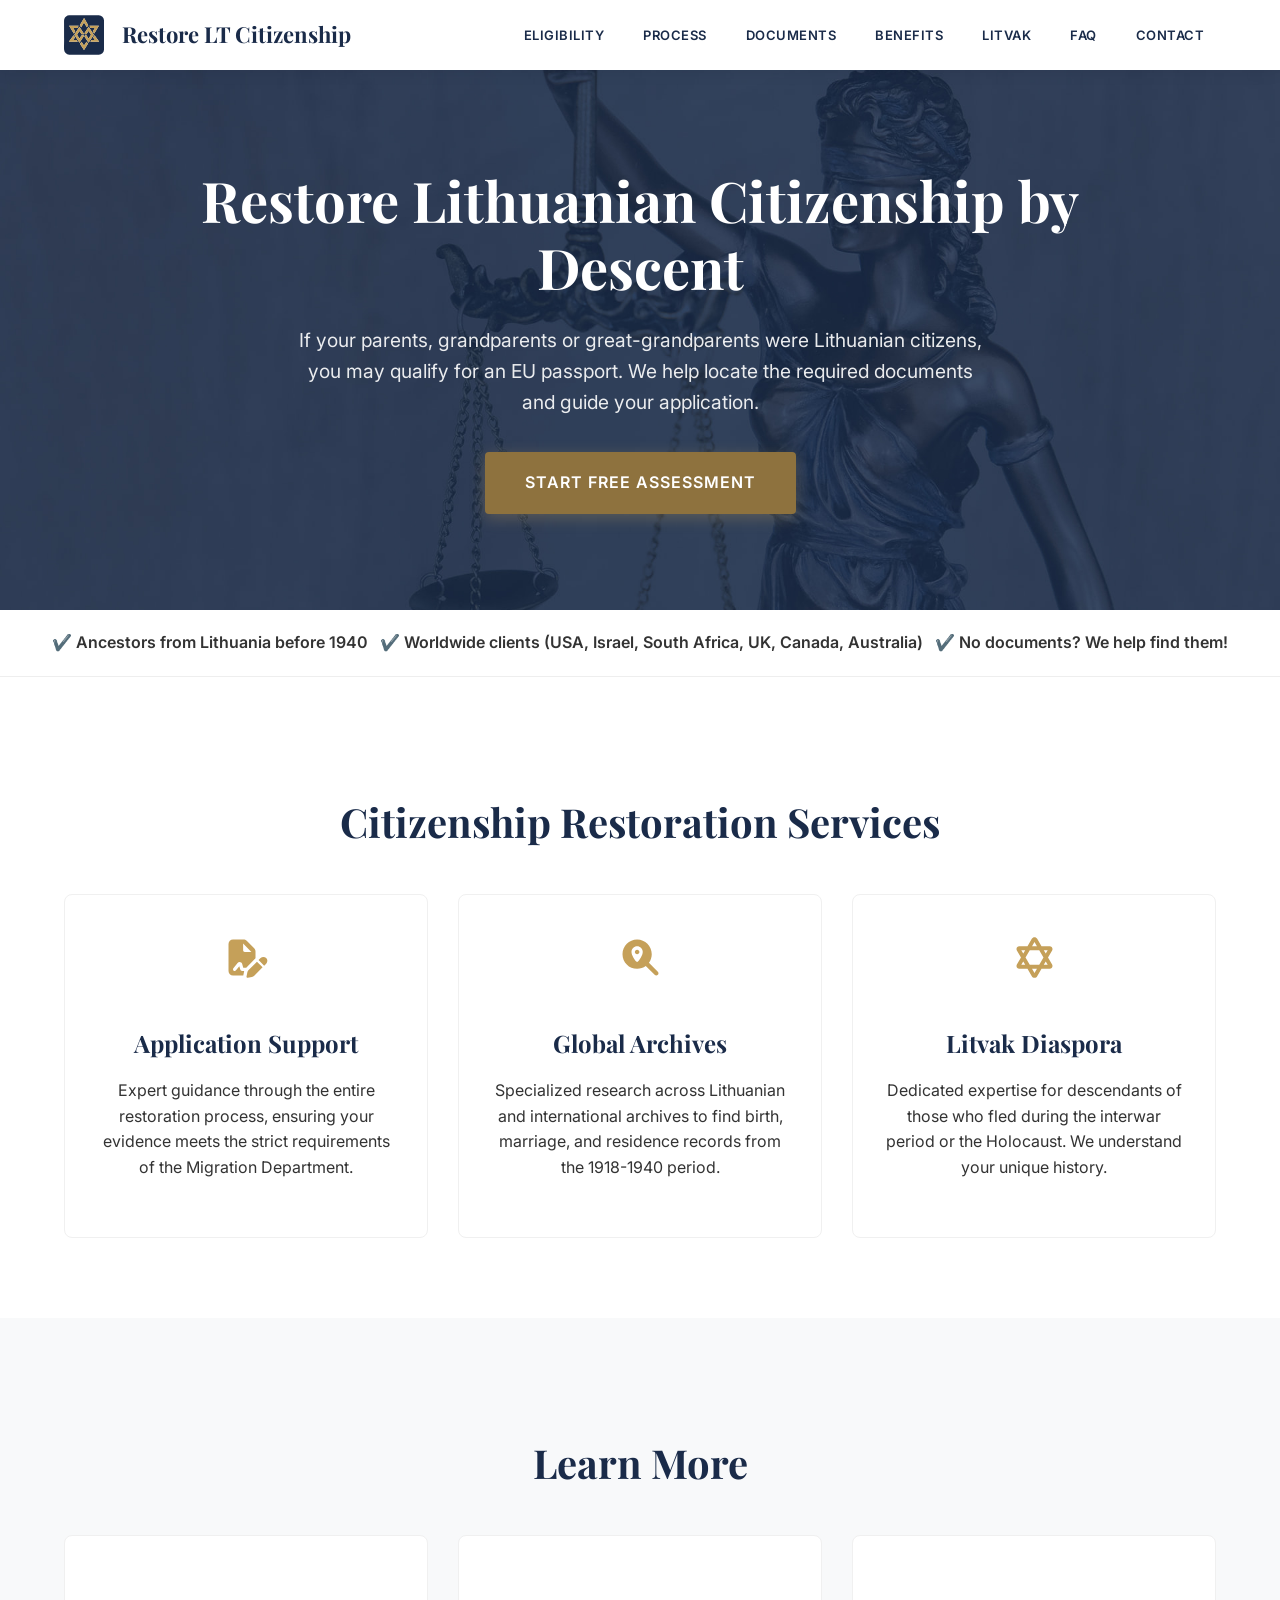
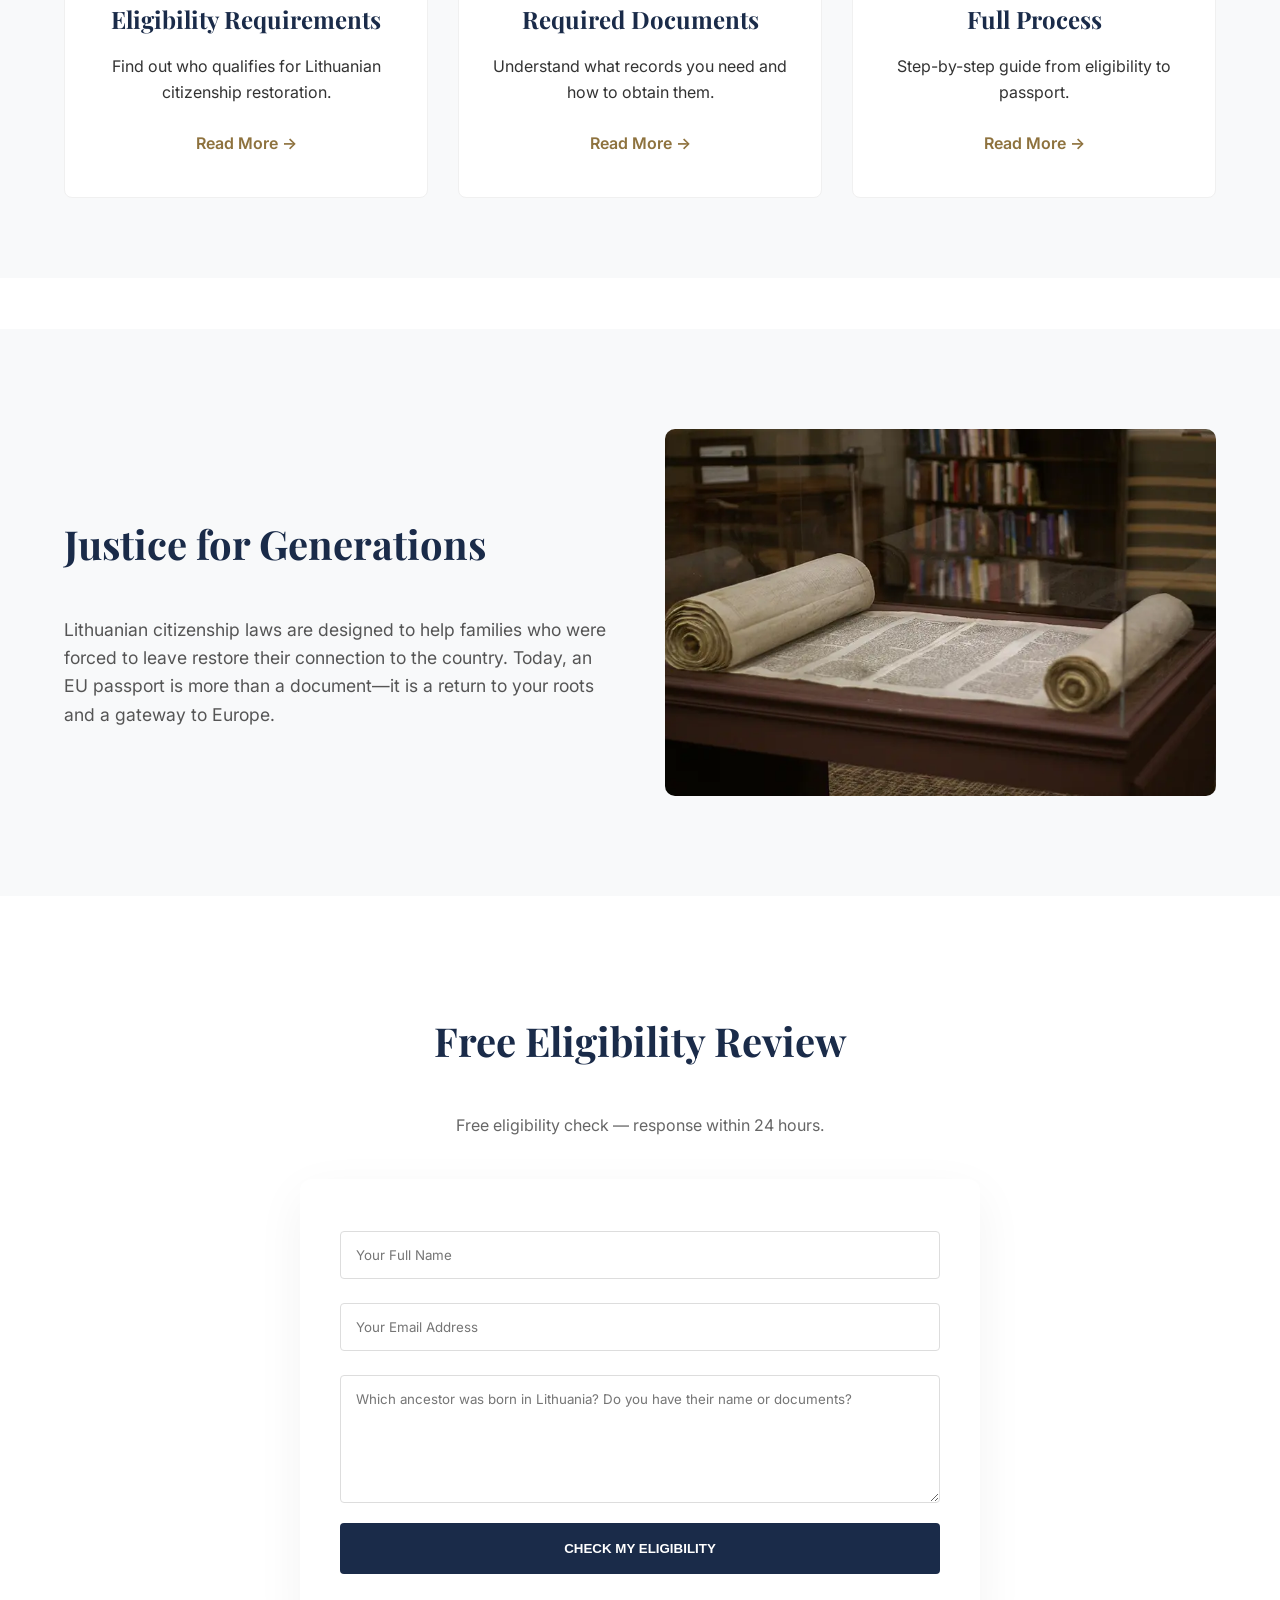
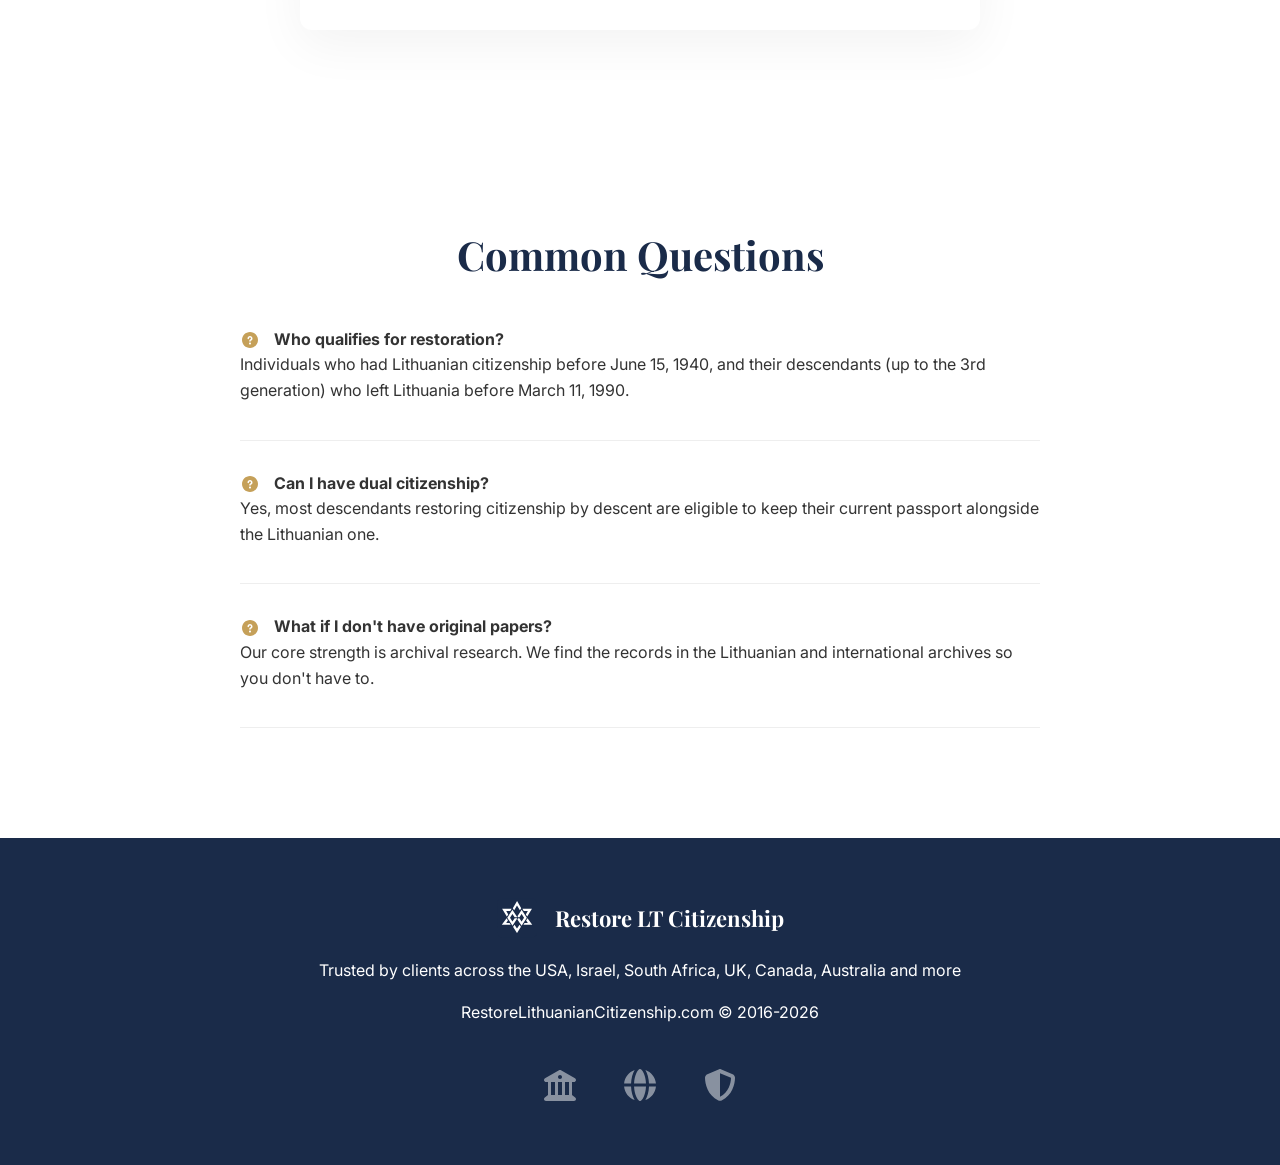
==== index.html @ ad35826d "Update index.html" ====
<!DOCTYPE html>
<html lang="en">
<head>
    <meta charset="UTF-8">
    <meta name="viewport" content="width=device-width, initial-scale=1.0">
    <title>Restore Lithuanian Citizenship by Descent | Litvak Support</title>
    <meta name="description" content="Official assistance for descendants of Lithuanian citizens and Litvaks. We help locate ancestral documents and guide you through the EU passport process.">
    <link rel="preload" as="image" href="/images/citizenship-restoration-services.webp">
	<link rel="preconnect" href="https://cdnjs.cloudflare.com" crossorigin>
	<link rel="preconnect" href="https://fonts.googleapis.com">
    <link rel="preconnect" href="https://fonts.gstatic.com" crossorigin>
    <link href="https://fonts.googleapis.com/css2?family=Playfair+Display:wght@700&family=Inter:wght@400;600&display=swap" rel="stylesheet">
    <link rel="icon" type="image/svg+xml" href="logo.svg">
	<style>
		:root {
    --primary: #1a2b49;
    --accent: #8E723E;
    --icon-gold: #c5a059;
    --bg: #f8f9fa;
    --white: #ffffff;
}

html {
    scroll-behavior: smooth;
}

body {
    margin: 0;
    font-family: 'Inter', sans-serif;
    color: #333;
    line-height: 1.6;
}

/* --- Navigation --- */
header {
    display: flex;
    justify-content: space-between;
    align-items: center;
    padding: 15px 5%;
    background: var(--white);
    position: sticky;
    top: 0;
    box-shadow: 0 2px 15px rgba(0,0,0,0.08);
    z-index: 999;
}

.logo {
    font-family: 'Playfair Display', serif;
    font-size: 22px;
    font-weight: 700;
    color: var(--primary);
    text-decoration: none;
    display: flex;
    align-items: center;
    gap: 10px;
}
.icon-svg {
            fill: var(--icon-gold);
            display: inline-block;
            vertical-align: middle;
            transition: transform 0.3s ease;
        }
        .card .icon-svg { width: 45px; height: 45px; margin-bottom: 20px; }
        .faq-item .icon-svg { width: 20px; height: 20px; margin-right: 10px; }
        .trust-icons .icon-svg { width: 40px; height: 40px; opacity: 0.8; fill: #fff; }
nav {
    display: flex;
    gap: 15px;
}

nav a {
    text-decoration: none;
    color: var(--primary);
    font-weight: 600;
    font-size: 13px;
    text-transform: uppercase;
    letter-spacing: 0.5px;
    padding: 8px 12px;
    border-radius: 4px;
    transition: all 0.3s ease;
}

nav a:hover {
    background: var(--bg);
    color: var(--accent);
}

.hero {
    position: relative;
    overflow: hidden;
    display: flex;
    align-items: center;
    justify-content: center;
    min-height: 60vh;
}

.hero-bg-img {
    position: absolute;
    top: 0;
    left: 0;
    width: 100%;
    height: 100%;
    object-fit: cover;
    z-index: -1;
    filter: brightness(1);
}

.hero-content {
    position: relative;
    z-index: 1;
    text-align: center;
    color: white;
}

h1 {
    font-family: 'Playfair Display', serif;
    font-size: 3.5rem;
    max-width: 900px;
    margin: 0 auto 25px;
    line-height: 1.2;
}

.hero p {
    font-size: 1.2rem;
    max-width: 700px;
    margin: 0 auto 35px;
    opacity: 0.9;
}

/* --- CTA Buttons --- */
.cta {
    display: inline-block;
    background: var(--accent);
    color: var(--white);
    padding: 18px 40px;
    text-decoration: none;
    font-weight: 600;
    border-radius: 4px;
    transition: all 0.3s ease;
    text-transform: uppercase;
    letter-spacing: 1px;
    box-shadow: 0 4px 15px rgba(197, 160, 89, 0.3);
}

.cta:hover {
    background: #b38f48;
    transform: translateY(-2px);
    box-shadow: 0 6px 20px rgba(197, 160, 89, 0.4);
}

/* --- Grid & Layout --- */
.section {
    padding: 80px 5%;
    max-width: 1200px;
    margin: auto;
}

h2 {
    font-family: 'Playfair Display', serif;
    font-size: 2.5rem;
    color: var(--primary);
    text-align: center;
    margin-bottom: 40px;
}

.grid {
    display: grid;
    grid-template-columns: repeat(auto-fit, minmax(300px, 1fr));
    gap: 30px;
}

.card {
    background: var(--white);
    border: 1px solid #f0f0f0;
    padding: 40px 30px;
    border-radius: 8px;
    text-align: center;
    transition: all 0.3s ease;
}

.card:hover {
    transform: translateY(-5px);
    box-shadow: 0 10px 30px rgba(0,0,0,0.05);
}

.card i {
    font-size: 40px;
    color: var(--icon-gold);
    margin-bottom: 20px;
    display: block;
}

.card h3 {
    color: var(--primary);
    font-family: 'Playfair Display', serif;
    font-size: 1.5rem;
    margin-bottom: 15px;
}

.card a {
    color: var(--accent);
    text-decoration: none;
    font-weight: 600;
    display: inline-block;
    margin-top: 10px;
}

/* --- Content Blocks --- */
.litvak-split {
    background: var(--bg);
    display: flex;
    align-items: center;
    flex-wrap: wrap;
    gap: 50px;
    padding: 100px 5%;
}

.litvak-text { flex: 1; min-width: 300px; }
.litvak-img { flex: 1; min-width: 300px; border-radius: 10px; overflow: hidden; }

/* --- Forms --- */
.form-container {
    background: var(--white);
    padding: 40px;
    border-radius: 12px;
    max-width: 600px;
    margin: 0 auto;
    box-shadow: 0 15px 50px rgba(0,0,0,0.05);
}

input, textarea {
    width: 100%;
    padding: 15px;
    margin: 12px 0;
    border: 1px solid #ddd;
    border-radius: 4px;
    box-sizing: border-box;
    font-family: inherit;
}

button {
    width: 100%;
    padding: 18px;
    background: var(--primary);
    color: var(--white);
    border: none;
    font-weight: 600;
    cursor: pointer;
    border-radius: 4px;
    text-transform: uppercase;
    transition: opacity 0.3s;
}

button:hover {
    opacity: 0.9;
}

/* --- FAQ --- */
.faq-item {
    margin-bottom: 30px;
    border-bottom: 1px solid #eee;
    padding-bottom: 20px;
}

.faq-item i { 
    color: var(--icon-gold); 
    margin-right: 10px; 
}

/* --- Footer --- */
footer {
    background: var(--primary);
    color: var(--white);
    text-align: center;
    padding: 60px 5%;
}

.trust-icons {
    display: flex;
    justify-content: center;
    gap: 40px;
    margin-top: 40px;
    opacity: 0.6;
}

/* --- Responsive Design --- */
@media (max-width: 768px) {
    h1 { font-size: 2.5rem; }
    header { flex-direction: column; gap: 15px; }
    nav { flex-wrap: wrap; justify-content: center; gap: 10px; }
	.hero {
    min-height: 90vh;
	}
    .grid {
        grid-template-columns: 1fr !important;
    }
    input[type="text"],
    input[type="email"],
    textarea {
        font-size: 16px !important;
    }

    footer {
        padding-bottom: 80px !important;
    }

    .mobile-sticky-bar {
        display: block !important;
        position: fixed;
        bottom: 0;
        left: 0;
        width: 100%;
        background: var(--primary);
        padding: 12px 20px;
        box-sizing: border-box;
        z-index: 9999;
        box-shadow: 0 -4px 10px rgba(0,0,0,0.2);
        transition: all 0.3s ease;
    }

    .sticky-cta-button {
        display: block;
        background: var(--accent);
        color: #fff;
        text-align: center;
        padding: 14px;
        border-radius: 8px;
        font-weight: bold;
        text-decoration: none;
        font-size: 14px;
        text-transform: uppercase;
    }

    .hidden-bar {
        opacity: 0;
        visibility: hidden;
        transform: translateY(100%);
    }
    #eligibility {
    scroll-margin-top: 100px;
}
}

@media screen and (min-width: 769px) {
    .mobile-sticky-bar {
        display: none !important;
    }
}

	</style>
    <script type="application/ld+json">
    {
      "@context": "https://schema.org",
      "@type": "WebSite",
      "name": "Restore Lithuanian Citizenship",
      "url": "https://restorelithuaniancitizenship.com"
    }
    </script>
</head>
<body>

<header>
    <a href="/" class="logo">
        <svg xmlns="http://www.w3.org/2000/svg" viewBox="0 0 919.56 905.08" width="40" height="40" style="vertical-align: middle; margin-right: 8px;">
        <style>
            .primary { fill: #1a2b49; }
            .accent { fill: #c5a059; }
        </style>
        <path class="primary" d="M117.31.34l684.75-.34c61.81,4.21,113.23,53.18,117.5,115.5v674.08c-3.94,63.72-55.64,111.63-118.5,115.5H120.98c-66.21-3.86-115.97-53.24-119.5-119.5-4.71-88.45,3.67-181.37-.01-270,.49-106.6-.45-213.73.01-320,.14-32.74-3.7-77.66,5.78-108.31C22.18,38.98,66.98,4.34,117.31.34ZM461.5,61.04l-97.81,165.74,29.84,49.25,2.42-1.05,63.58-107.93,66.48,108.97,31.33-47.72-95.84-167.26ZM615.02,292.04h93.5l-45.96,79.51,32.45,48.49,108.51-180h-219.99s31.5,51.99,31.5,51.99ZM337.52,240.04H117.52l108.02,180,2.05-.62,30.7-48.71-45.77-78.66h93l32-52ZM405.02,436.04h59c.15,0,2.6-1.18,2.49-1.49l-111.97-174.5-118.28,185.32,119.76,186.65,112.5-174.97-62.01-.52-51.98,77.5-54.87-88.26,55.36-85.72,50,75.98ZM566.5,260.05l-96.78,149.65,15.81,25.84,30.79.3,43.18-67.31,6.51-8.47,55.37,85.71-55.37,87.29-2.34-1.65-48.42-74.08c-2.31-1.53-25.64-2.02-27.72-.76l-17.71,28.99,95.2,146.48,120.34-185.32-118.85-186.66ZM110.52,609.04h206l-28-42.5c-3.46-.62-6.93-1.36-10.45-1.55-7.58-.42-15.48.11-23.01,0-12.92-.17-26.19-.37-39.09-.01-1.69.05-2.95.29-4.44,1.05l39.95-58.51-30.48-46.49-110.48,148ZM810.52,609.04l-109.5-147.98-31.34,47.33,39.84,57.65c-25.33-1.84-50.93-1.19-76.29-.01l-26.7,43.02h204ZM459.54,696.04l-56.52-89.97-31.99,47.03v3.89s87.64,138.4,87.64,138.4l2.34,1.65,89.37-141.75-32.36-49.23-58.48,89.97Z"/>
        <g class="accent">
            <polygon points="459.54 696.04 518.02 606.06 550.38 655.3 461.01 797.04 458.67 795.39 371.03 656.99 371.03 653.09 403.02 606.06 459.54 696.04"/>
            <path d="M405.02,436.04l-50-75.98-55.36,85.72,54.87,88.26,51.98-77.5,62.01.52-112.5,174.97-119.76-186.65,118.28-185.32,111.97,174.5c.11.31-2.35,1.49-2.49,1.49h-59Z"/>
            <path d="M110.52,609.04l110.48-148,30.48,46.49-39.95,58.51c1.49-.77,2.75-1.01,4.44-1.05,12.9-.36,26.17-.16,39.09.01,7.52.1,15.43-.43,23.01,0,3.52.19,6.99.93,10.45,1.55l28,42.5H110.52Z"/>
            <path d="M566.5,260.05l118.85,186.66-120.34,185.32-95.2-146.48,17.71-28.99c2.09-1.25,25.41-.77,27.72.76l48.42,74.08,2.34,1.65,55.37-87.29-55.37-85.71-6.51,8.47-43.18,67.31-30.79-.3-15.81-25.84,96.78-149.65Z"/>
            <path d="M810.52,609.04h-204l26.7-43.02c25.36-1.18,50.96-1.82,76.29.01l-39.84-57.65,31.34-47.33,109.5,147.98Z"/>
            <polygon points="461.5 61.04 557.35 228.3 526.02 276.02 459.54 167.05 395.96 274.98 393.54 276.04 363.69 226.79 461.5 61.04"/>
            <polygon points="615.02 292.04 583.52 240.05 803.52 240.05 695.01 420.05 662.56 371.56 708.52 292.04 615.02 292.04"/>
            <polygon points="337.52 240.04 305.52 292.04 212.52 292.04 258.29 370.71 227.59 419.42 225.53 420.04 117.52 240.04 337.52 240.04"/>
        </g>
    </svg>Restore LT Citizenship
    </a>
    <nav>
        <a href="/eligibility/">Eligibility</a>
        <a href="/process/">Process</a>
        <a href="/documents/">Documents</a>
        <a href="/benefits/">Benefits</a>
        <a href="/litvak-citizenship/">Litvak</a>
        <a href="/faq/">FAQ</a>
        <a href="/contact/">Contact</a>
    </nav>
</header>

<main>
    <section class="hero">
    <img src="/images/reinstatement-Lithuanian-citizenship.jpg" 
         alt="Reinstatement of Lithuanian citizenship" 
         class="hero-bg-img"
         fetchpriority="high"
         loading="eager"
         decoding="async">
    
    <div class="hero-content">
        <h1>Restore Lithuanian Citizenship by Descent</h1>
        <p>If your parents, grandparents or great-grandparents were Lithuanian citizens, you may qualify for an EU passport. We help locate the required documents and guide your application.</p>
        <a class="cta" href="#eligibility">Start Free Assessment</a>
	</div>
    </section>

    <div style="background:#fff; padding:20px; text-align:center; font-weight:600; border-bottom: 1px solid #eee;">
        ✔️ Ancestors from Lithuania before 1940&nbsp;&nbsp;
        ✔️ Worldwide clients (USA, Israel, South Africa, UK, Canada, Australia)&nbsp;&nbsp;
        ✔️ No documents? We help find them!
    </div>

    <section class="section">
        <h2>Citizenship Restoration Services</h2>
        <div class="grid">
            <div class="card">
                <svg class="icon-svg" xmlns="http://www.w3.org/2000/svg" viewBox="0 0 640 640"><!--!Font Awesome Free v7.2.0 by @fontawesome - https://fontawesome.com License - https://fontawesome.com/license/free Copyright 2026 Fonticons, Inc.--><path d="M64.1 128C64.1 92.7 92.8 64 128.1 64L277.6 64C294.6 64 310.9 70.7 322.9 82.7L429.3 189.3C441.3 201.3 448 217.6 448 234.6L448 332.1L316 464.1L273.9 464.1L257.8 410.5C253.1 394.8 238.7 384.1 222.3 384.1C211 384.1 200.4 389.2 193.4 398L133.3 473C125 483.3 126.7 498.5 137 506.7C147.3 514.9 162.5 513.3 170.7 502.9L217.8 444.1L233 494.8C236 505 245.4 511.9 256 511.9L287.5 511.9C286.6 515 285.8 518.2 285.2 521.4L274.3 575.9L128.1 575.9C92.8 575.9 64.1 547.2 64.1 511.9L64.1 127.9zM272.1 122.5L272.1 216C272.1 229.3 282.8 240 296.1 240L389.6 240L272.1 122.5zM332.3 530.9C334.8 518.5 340.9 507.1 349.8 498.2L468.7 379.3L548.7 459.3L429.8 578.2C420.9 587.1 409.5 593.2 397.1 595.7L337.5 607.6C336.6 607.8 335.6 607.9 334.6 607.9C326.6 607.9 320 601.4 320 593.3C320 592.3 320.1 591.4 320.3 590.4L332.2 530.8zM600.1 407.9L571.3 436.7L491.3 356.7L520.1 327.9C542.2 305.8 578 305.8 600.1 327.9C622.2 350 622.2 385.8 600.1 407.9z"/></svg>
                <h3>Application Support</h3>
                <p>Expert guidance through the entire restoration process, ensuring your evidence meets the strict requirements of the Migration Department.</p>
            </div>
            <div class="card">
                <svg class="icon-svg" xmlns="http://www.w3.org/2000/svg" viewBox="0 0 640 640"><!--!Font Awesome Free v7.2.0 by @fontawesome - https://fontawesome.com License - https://fontawesome.com/license/free Copyright 2026 Fonticons, Inc.--><path d="M480 272C480 317.9 465.1 360.3 440 394.7L566.6 521.4C579.1 533.9 579.1 554.2 566.6 566.7C554.1 579.2 533.8 579.2 521.3 566.7L394.7 440C360.3 465.1 317.9 480 272 480C157.1 480 64 386.9 64 272C64 157.1 157.1 64 272 64C386.9 64 480 157.1 480 272zM352 240C352 195.8 316.2 160 272 160C227.8 160 192 195.8 192 240C192 288.8 238.5 351.6 260.6 378.6C266.6 385.9 277.4 385.9 283.3 378.6C305.4 351.6 351.9 288.8 351.9 240zM240 240C240 222.3 254.3 208 272 208C289.7 208 304 222.3 304 240C304 257.7 289.7 272 272 272C254.3 272 240 257.7 240 240z"/></svg>
                <h3>Global Archives</h3>
                <p>Specialized research across Lithuanian and international archives to find birth, marriage, and residence records from the 1918-1940 period.</p>
            </div>
            <div class="card">
                <svg class="icon-svg" xmlns="http://www.w3.org/2000/svg" viewBox="0 0 640 640"><!--!Font Awesome Free v7.2.0 by @fontawesome - https://fontawesome.com License - https://fontawesome.com/license/free Copyright 2026 Fonticons, Inc.--><path d="M479.9 375.9L452.1 424L507.8 424L480 375.9zM447.6 320L387.4 216L252.6 216L192.4 320L252.6 424L387.4 424L447.6 320zM512.3 320L570.7 420.9C574.2 426.9 576 433.7 576 440.6C576 462.3 558.4 480 536.6 480L419.6 480L358.3 585.8C350.5 599.6 335.8 608 320 608C304.2 608 289.5 599.6 281.6 585.8L220.3 480L103.3 480C81.6 480 63.9 462.4 63.9 440.6C63.9 433.7 65.7 426.9 69.2 420.9L127.7 320L69.3 219.1C65.8 213.1 64 206.3 64 199.4C64 177.6 81.6 160 103.4 160L220.4 160L281.7 54.2C289.5 40.4 304.2 32 320 32C335.8 32 350.5 40.4 358.4 54.2L419.7 160L536.7 160C558.4 160 576.1 177.6 576.1 199.4C576.1 206.3 574.3 213.1 570.8 219.1L512.3 320zM452.1 216L479.9 264.1L507.7 216L452 216zM355 160L320 99.6L285 160L355 160zM187.9 216L132.2 216L160 264.1L187.8 216zM160.1 375.9L132.3 424L188 424L160.2 375.9zM285 480L320 540.4L355 480L285 480z"/></svg>
                <h3>Litvak Diaspora</h3>
                <p>Dedicated expertise for descendants of those who fled during the interwar period or the Holocaust. We understand your unique history.</p>
            </div>
        </div>
    </section>

    <section class="section" style="background: var(--bg);">
        <h2>Learn More</h2>
        <div class="grid">
            <div class="card">
                <h3>Eligibility Requirements</h3>
                <p>Find out who qualifies for Lithuanian citizenship restoration.</p>
                <a href="/eligibility/">Read More →</a>
            </div>
            <div class="card">
                <h3>Required Documents</h3>
                <p>Understand what records you need and how to obtain them.</p>
                <a href="/documents/">Read More →</a>
            </div>
            <div class="card">
                <h3>Full Process</h3>
                <p>Step-by-step guide from eligibility to passport.</p>
                <a href="/process/">Read More →</a>
            </div>
        </div>
    </section>
<br><br>
    <section class="litvak-split">
        <div class="litvak-text">
            <h2 style="text-align:left;">Justice for Generations</h2>
            <p style="font-size: 1.1rem; color: #555;">Lithuanian citizenship laws are designed to help families who were forced to leave restore their connection to the country. Today, an EU passport is more than a document—it is a return to your roots and a gateway to Europe.</p>
        </div>
        <div class="litvak-img">
	<img src="/images/citizenship-restoration-services.webp" 
     srcset="/images/citizenship-restoration-services-mobile.webp 600w, 
             /images/citizenship-restoration-services.webp 1200w"
     sizes="(max-width: 600px) 600px, 1200px"
     alt="Historical records of Lithuanian ancestors" 
     width="600" height="400" 
     style="width:100%; height:auto; display:block;"
     fetchpriority="high">
        </div>
    </section>

    <section class="section" id="eligibility">
        <h2>Free Eligibility Review</h2>
        <p style="text-align:center; color: #666; margin-bottom: 40px;">Free eligibility check — response within 24 hours.</p>
        <div class="form-container">
		<form id="contact-form">
    <input type="text" name="your-name" placeholder="Your Full Name" required>
    
    <input type="email" name="your-email" placeholder="Your Email Address" required>
    
    <textarea name="your-message" rows="6" placeholder="Which ancestor was born in Lithuania? Do you have their name or documents?" required></textarea>

    <!-- Honeypot -->
    <input type="text" name="website" style="display:none">

    <!-- Timestamp -->
    <input type="hidden" name="form_time" value="">

    <button type="submit">CHECK MY ELIGIBILITY</button>
    
    <p id="status"></p>
</form>
        </div>
    </section>

    <section class="section">
        <h2>Common Questions</h2>
        <div style="max-width: 800px; margin: auto;">
            <div class="faq-item">
                <p><b><svg class="icon-svg" xmlns="http://www.w3.org/2000/svg" viewBox="0 0 640 640"><!--!Font Awesome Free v7.2.0 by @fontawesome - https://fontawesome.com License - https://fontawesome.com/license/free Copyright 2026 Fonticons, Inc.--><path d="M320 576C461.4 576 576 461.4 576 320C576 178.6 461.4 64 320 64C178.6 64 64 178.6 64 320C64 461.4 178.6 576 320 576zM320 240C302.3 240 288 254.3 288 272C288 285.3 277.3 296 264 296C250.7 296 240 285.3 240 272C240 227.8 275.8 192 320 192C364.2 192 400 227.8 400 272C400 319.2 364 339.2 344 346.5L344 350.3C344 363.6 333.3 374.3 320 374.3C306.7 374.3 296 363.6 296 350.3L296 342.2C296 321.7 310.8 307 326.1 302C332.5 299.9 339.3 296.5 344.3 291.7C348.6 287.5 352 281.7 352 272.1C352 254.4 337.7 240.1 320 240.1zM288 432C288 414.3 302.3 400 320 400C337.7 400 352 414.3 352 432C352 449.7 337.7 464 320 464C302.3 464 288 449.7 288 432z"/></svg> Who qualifies for restoration?</b><br>
                Individuals who had Lithuanian citizenship before June 15, 1940, and their descendants (up to the 3rd generation) who left Lithuania before March 11, 1990.</p>
            </div>
            <div class="faq-item">
                <p><b><svg class="icon-svg" xmlns="http://www.w3.org/2000/svg" viewBox="0 0 640 640"><!--!Font Awesome Free v7.2.0 by @fontawesome - https://fontawesome.com License - https://fontawesome.com/license/free Copyright 2026 Fonticons, Inc.--><path d="M320 576C461.4 576 576 461.4 576 320C576 178.6 461.4 64 320 64C178.6 64 64 178.6 64 320C64 461.4 178.6 576 320 576zM320 240C302.3 240 288 254.3 288 272C288 285.3 277.3 296 264 296C250.7 296 240 285.3 240 272C240 227.8 275.8 192 320 192C364.2 192 400 227.8 400 272C400 319.2 364 339.2 344 346.5L344 350.3C344 363.6 333.3 374.3 320 374.3C306.7 374.3 296 363.6 296 350.3L296 342.2C296 321.7 310.8 307 326.1 302C332.5 299.9 339.3 296.5 344.3 291.7C348.6 287.5 352 281.7 352 272.1C352 254.4 337.7 240.1 320 240.1zM288 432C288 414.3 302.3 400 320 400C337.7 400 352 414.3 352 432C352 449.7 337.7 464 320 464C302.3 464 288 449.7 288 432z"/></svg> Can I have dual citizenship?</b><br>
                Yes, most descendants restoring citizenship by descent are eligible to keep their current passport alongside the Lithuanian one.</p>
            </div>
            <div class="faq-item">
                <p><b><svg class="icon-svg" xmlns="http://www.w3.org/2000/svg" viewBox="0 0 640 640"><!--!Font Awesome Free v7.2.0 by @fontawesome - https://fontawesome.com License - https://fontawesome.com/license/free Copyright 2026 Fonticons, Inc.--><path d="M320 576C461.4 576 576 461.4 576 320C576 178.6 461.4 64 320 64C178.6 64 64 178.6 64 320C64 461.4 178.6 576 320 576zM320 240C302.3 240 288 254.3 288 272C288 285.3 277.3 296 264 296C250.7 296 240 285.3 240 272C240 227.8 275.8 192 320 192C364.2 192 400 227.8 400 272C400 319.2 364 339.2 344 346.5L344 350.3C344 363.6 333.3 374.3 320 374.3C306.7 374.3 296 363.6 296 350.3L296 342.2C296 321.7 310.8 307 326.1 302C332.5 299.9 339.3 296.5 344.3 291.7C348.6 287.5 352 281.7 352 272.1C352 254.4 337.7 240.1 320 240.1zM288 432C288 414.3 302.3 400 320 400C337.7 400 352 414.3 352 432C352 449.7 337.7 464 320 464C302.3 464 288 449.7 288 432z"/></svg> What if I don't have original papers?</b><br>
                Our core strength is archival research. We find the records in the Lithuanian and international archives so you don't have to.</p>
            </div>
        </div>
    </section>
	<div id="sticky-container" class="mobile-sticky-bar">
    <a href="#eligibility" class="sticky-cta-button">CHECK MY ELIGIBILITY</a>
</div>
</main>

<footer>
    <div class="logo" style="color: white; justify-content: center; margin-bottom: 20px;">
        <svg xmlns="http://www.w3.org/2000/svg" viewBox="0 0 919.56 905.08" width="40" height="40" style="vertical-align: middle; margin-right: 8px;">
        <style>
            .primary { fill: #1a2b49; }
            .accent-footer { fill: #fff; }
        </style>
        <path class="primary" d="M117.31.34l684.75-.34c61.81,4.21,113.23,53.18,117.5,115.5v674.08c-3.94,63.72-55.64,111.63-118.5,115.5H120.98c-66.21-3.86-115.97-53.24-119.5-119.5-4.71-88.45,3.67-181.37-.01-270,.49-106.6-.45-213.73.01-320,.14-32.74-3.7-77.66,5.78-108.31C22.18,38.98,66.98,4.34,117.31.34ZM461.5,61.04l-97.81,165.74,29.84,49.25,2.42-1.05,63.58-107.93,66.48,108.97,31.33-47.72-95.84-167.26ZM615.02,292.04h93.5l-45.96,79.51,32.45,48.49,108.51-180h-219.99s31.5,51.99,31.5,51.99ZM337.52,240.04H117.52l108.02,180,2.05-.62,30.7-48.71-45.77-78.66h93l32-52ZM405.02,436.04h59c.15,0,2.6-1.18,2.49-1.49l-111.97-174.5-118.28,185.32,119.76,186.65,112.5-174.97-62.01-.52-51.98,77.5-54.87-88.26,55.36-85.72,50,75.98ZM566.5,260.05l-96.78,149.65,15.81,25.84,30.79.3,43.18-67.31,6.51-8.47,55.37,85.71-55.37,87.29-2.34-1.65-48.42-74.08c-2.31-1.53-25.64-2.02-27.72-.76l-17.71,28.99,95.2,146.48,120.34-185.32-118.85-186.66ZM110.52,609.04h206l-28-42.5c-3.46-.62-6.93-1.36-10.45-1.55-7.58-.42-15.48.11-23.01,0-12.92-.17-26.19-.37-39.09-.01-1.69.05-2.95.29-4.44,1.05l39.95-58.51-30.48-46.49-110.48,148ZM810.52,609.04l-109.5-147.98-31.34,47.33,39.84,57.65c-25.33-1.84-50.93-1.19-76.29-.01l-26.7,43.02h204ZM459.54,696.04l-56.52-89.97-31.99,47.03v3.89s87.64,138.4,87.64,138.4l2.34,1.65,89.37-141.75-32.36-49.23-58.48,89.97Z"/>
        <g class="accent-footer">
            <polygon points="459.54 696.04 518.02 606.06 550.38 655.3 461.01 797.04 458.67 795.39 371.03 656.99 371.03 653.09 403.02 606.06 459.54 696.04"/>
            <path d="M405.02,436.04l-50-75.98-55.36,85.72,54.87,88.26,51.98-77.5,62.01.52-112.5,174.97-119.76-186.65,118.28-185.32,111.97,174.5c.11.31-2.35,1.49-2.49,1.49h-59Z"/>
            <path d="M110.52,609.04l110.48-148,30.48,46.49-39.95,58.51c1.49-.77,2.75-1.01,4.44-1.05,12.9-.36,26.17-.16,39.09.01,7.52.1,15.43-.43,23.01,0,3.52.19,6.99.93,10.45,1.55l28,42.5H110.52Z"/>
            <path d="M566.5,260.05l118.85,186.66-120.34,185.32-95.2-146.48,17.71-28.99c2.09-1.25,25.41-.77,27.72.76l48.42,74.08,2.34,1.65,55.37-87.29-55.37-85.71-6.51,8.47-43.18,67.31-30.79-.3-15.81-25.84,96.78-149.65Z"/>
            <path d="M810.52,609.04h-204l26.7-43.02c25.36-1.18,50.96-1.82,76.29.01l-39.84-57.65,31.34-47.33,109.5,147.98Z"/>
            <polygon points="461.5 61.04 557.35 228.3 526.02 276.02 459.54 167.05 395.96 274.98 393.54 276.04 363.69 226.79 461.5 61.04"/>
            <polygon points="615.02 292.04 583.52 240.05 803.52 240.05 695.01 420.05 662.56 371.56 708.52 292.04 615.02 292.04"/>
            <polygon points="337.52 240.04 305.52 292.04 212.52 292.04 258.29 370.71 227.59 419.42 225.53 420.04 117.52 240.04 337.52 240.04"/>
        </g>
    </svg>Restore LT Citizenship
    </div>
    <p>Trusted by clients across the USA, Israel, South Africa, UK, Canada, Australia and more</p>
    <p>RestoreLithuanianCitizenship.com © 2016-<span id="year"></span></p>
    <div class="trust-icons">
        <svg class="icon-svg" xmlns="http://www.w3.org/2000/svg" viewBox="0 0 640 640"><!--!Font Awesome Free v7.2.0 by @fontawesome - https://fontawesome.com License - https://fontawesome.com/license/free Copyright 2026 Fonticons, Inc.--><path d="M335.9 84.2C326.1 78.6 314 78.6 304.1 84.2L80.1 212.2C67.5 219.4 61.3 234.2 65 248.2C68.7 262.2 81.5 272 96 272L128 272L128 480L128 480L76.8 518.4C68.7 524.4 64 533.9 64 544C64 561.7 78.3 576 96 576L544 576C561.7 576 576 561.7 576 544C576 533.9 571.3 524.4 563.2 518.4L512 480L512 272L544 272C558.5 272 571.2 262.2 574.9 248.2C578.6 234.2 572.4 219.4 559.8 212.2L335.8 84.2zM464 272L464 480L400 480L400 272L464 272zM352 272L352 480L288 480L288 272L352 272zM240 272L240 480L176 480L176 272L240 272zM320 160C337.7 160 352 174.3 352 192C352 209.7 337.7 224 320 224C302.3 224 288 209.7 288 192C288 174.3 302.3 160 320 160z"/></svg>
        <svg class="icon-svg" xmlns="http://www.w3.org/2000/svg" viewBox="0 0 640 640"><!--!Font Awesome Pro v7.2.0 by @fontawesome - https://fontawesome.com License - https://fontawesome.com/license (Commercial License) Copyright 2026 Fonticons, Inc.--><path d="M415.9 344L225 344C227.9 408.5 242.2 467.9 262.5 511.4C273.9 535.9 286.2 553.2 297.6 563.8C308.8 574.3 316.5 576 320.5 576C324.5 576 332.2 574.3 343.4 563.8C354.8 553.2 367.1 535.8 378.5 511.4C398.8 467.9 413.1 408.5 416 344zM224.9 296L415.8 296C413 231.5 398.7 172.1 378.4 128.6C367 104.2 354.7 86.8 343.3 76.2C332.1 65.7 324.4 64 320.4 64C316.4 64 308.7 65.7 297.5 76.2C286.1 86.8 273.8 104.2 262.4 128.6C242.1 172.1 227.8 231.5 224.9 296zM176.9 296C180.4 210.4 202.5 130.9 234.8 78.7C142.7 111.3 74.9 195.2 65.5 296L176.9 296zM65.5 344C74.9 444.8 142.7 528.7 234.8 561.3C202.5 509.1 180.4 429.6 176.9 344L65.5 344zM463.9 344C460.4 429.6 438.3 509.1 406 561.3C498.1 528.6 565.9 444.8 575.3 344L463.9 344zM575.3 296C565.9 195.2 498.1 111.3 406 78.7C438.3 130.9 460.4 210.4 463.9 296L575.3 296z"/></svg>
        <svg class="icon-svg" xmlns="http://www.w3.org/2000/svg" viewBox="0 0 640 640"><!--!Font Awesome Free v7.2.0 by @fontawesome - https://fontawesome.com License - https://fontawesome.com/license/free Copyright 2026 Fonticons, Inc.--><path d="M320 64C324.6 64 329.2 65 333.4 66.9L521.8 146.8C543.8 156.1 560.2 177.8 560.1 204C559.6 303.2 518.8 484.7 346.5 567.2C329.8 575.2 310.4 575.2 293.7 567.2C121.3 484.7 80.6 303.2 80.1 204C80 177.8 96.4 156.1 118.4 146.8L306.7 66.9C310.9 65 315.4 64 320 64zM320 130.8L320 508.9C458 442.1 495.1 294.1 496 205.5L320 130.9L320 130.9z"/></svg>
    </div>
</footer>

<script>
    document.getElementById("year").innerHTML = new Date().getFullYear();
</script>
<script src="/script/send-me.js" defer>></script>
</body>
</html>
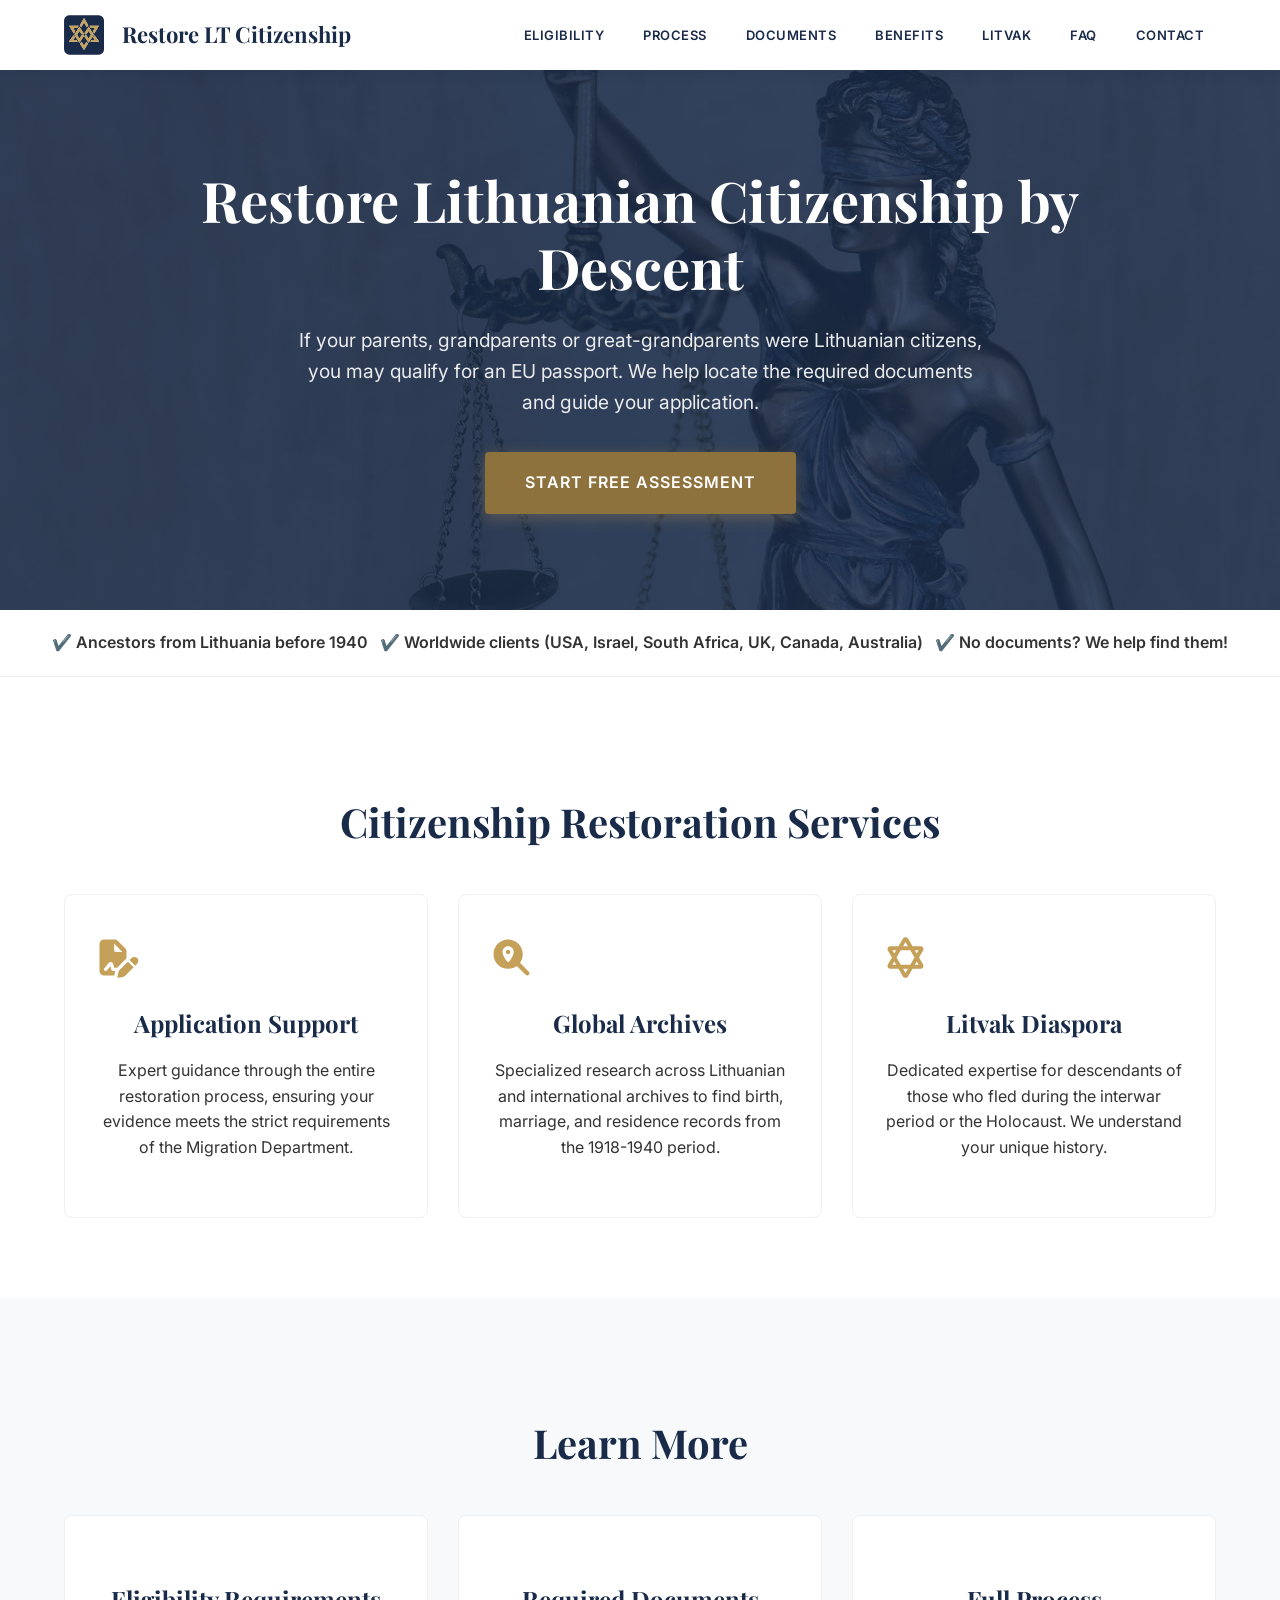
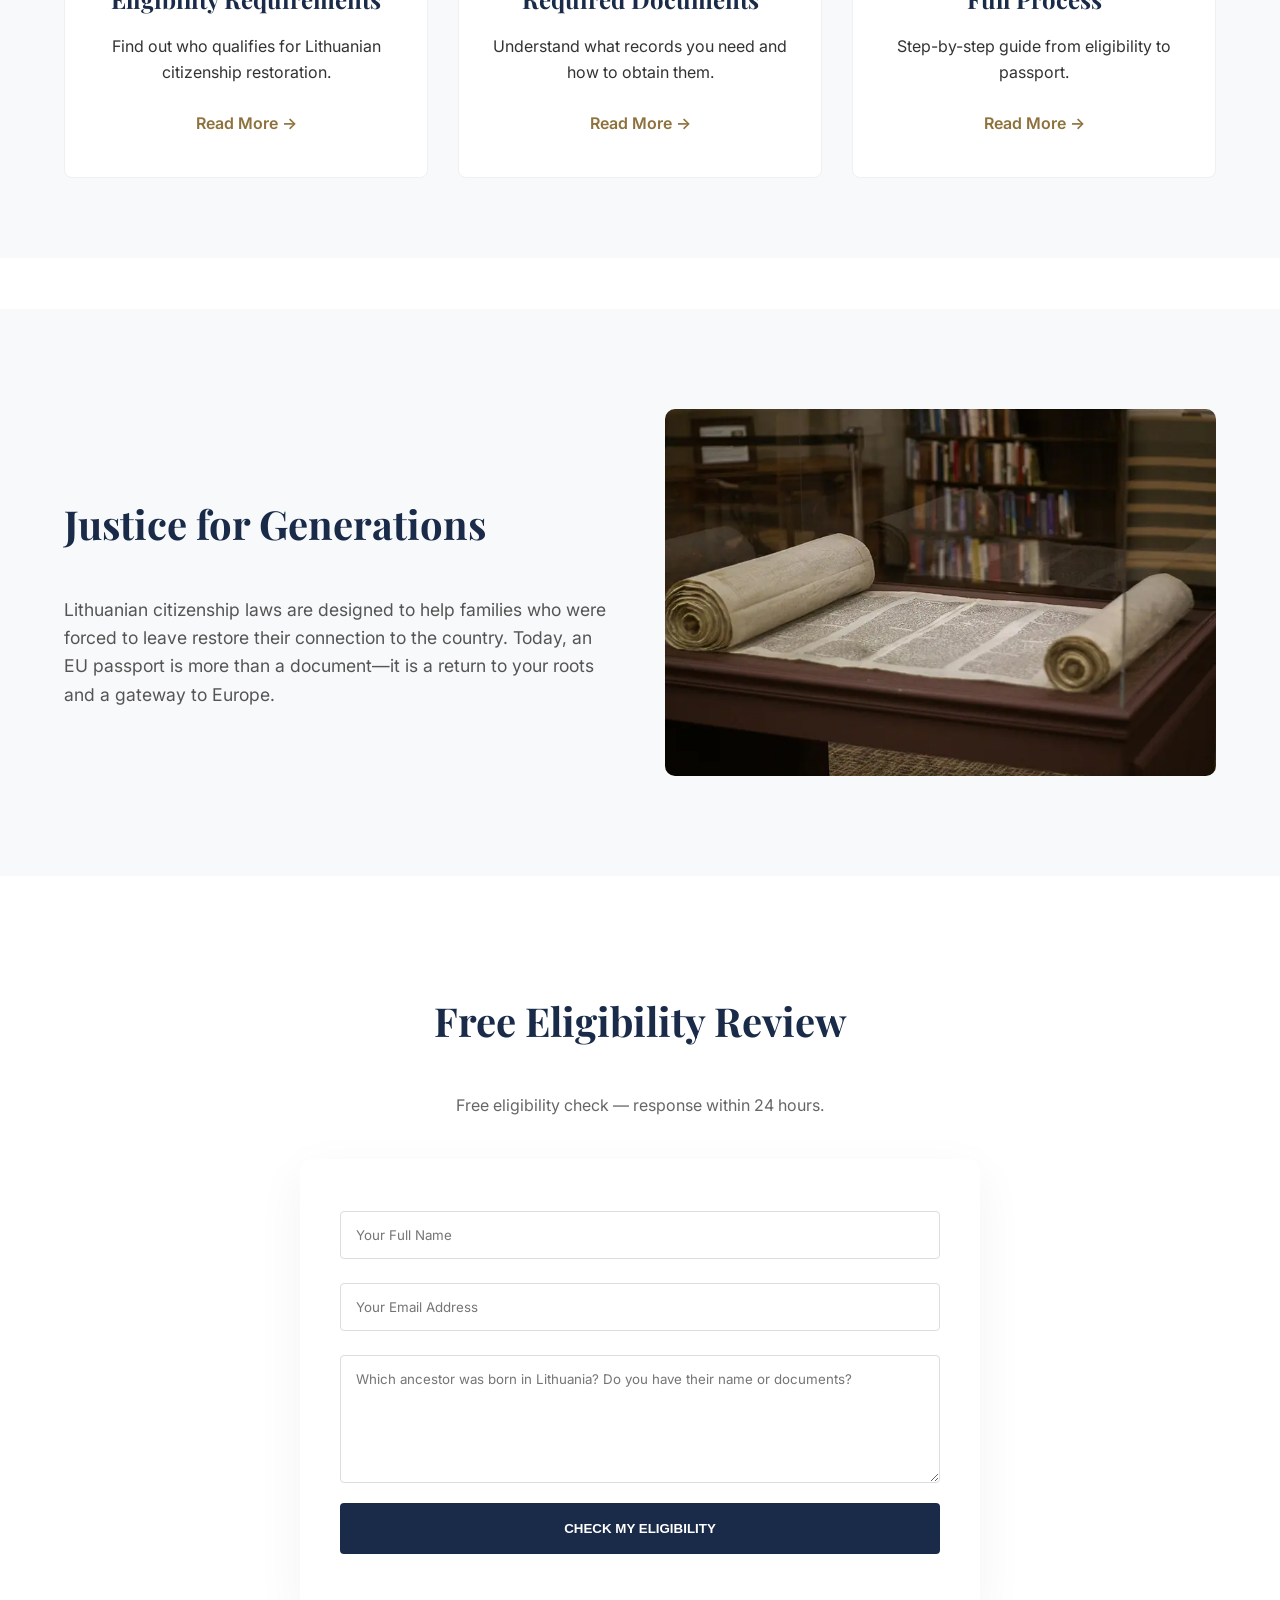
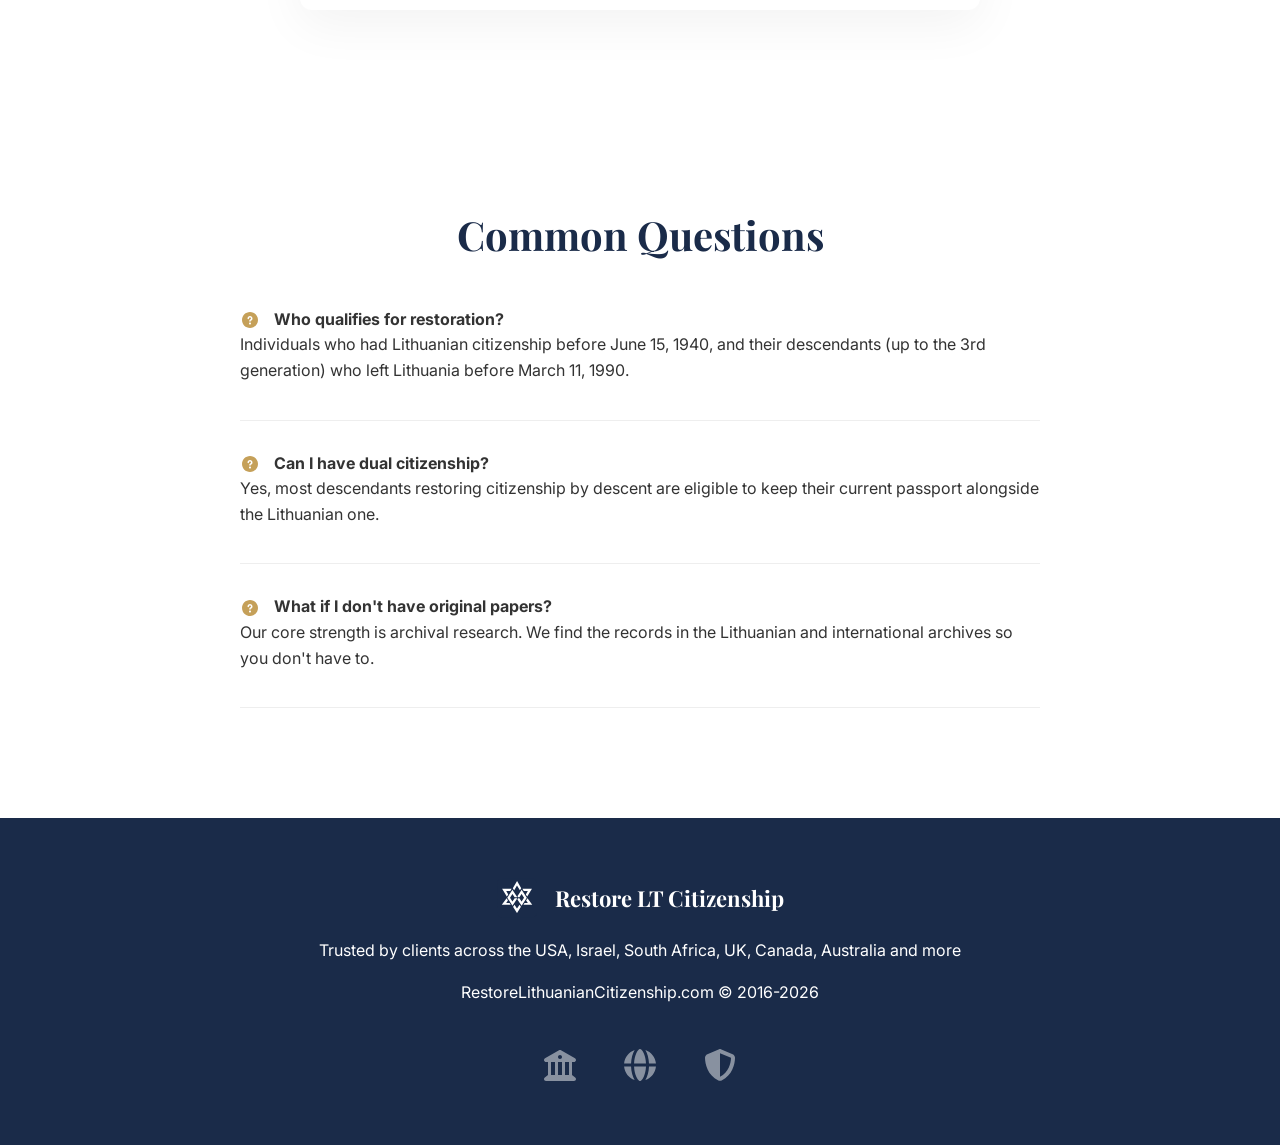
==== commit 1beef51e: "Update index.html" ====
--- a/index.html
+++ b/index.html
@@ -183,7 +183,7 @@
     box-shadow: 0 10px 30px rgba(0,0,0,0.05);
 }
 
-.card i {
+.card .icon-svg {
     font-size: 40px;
     color: var(--icon-gold);
     margin-bottom: 20px;
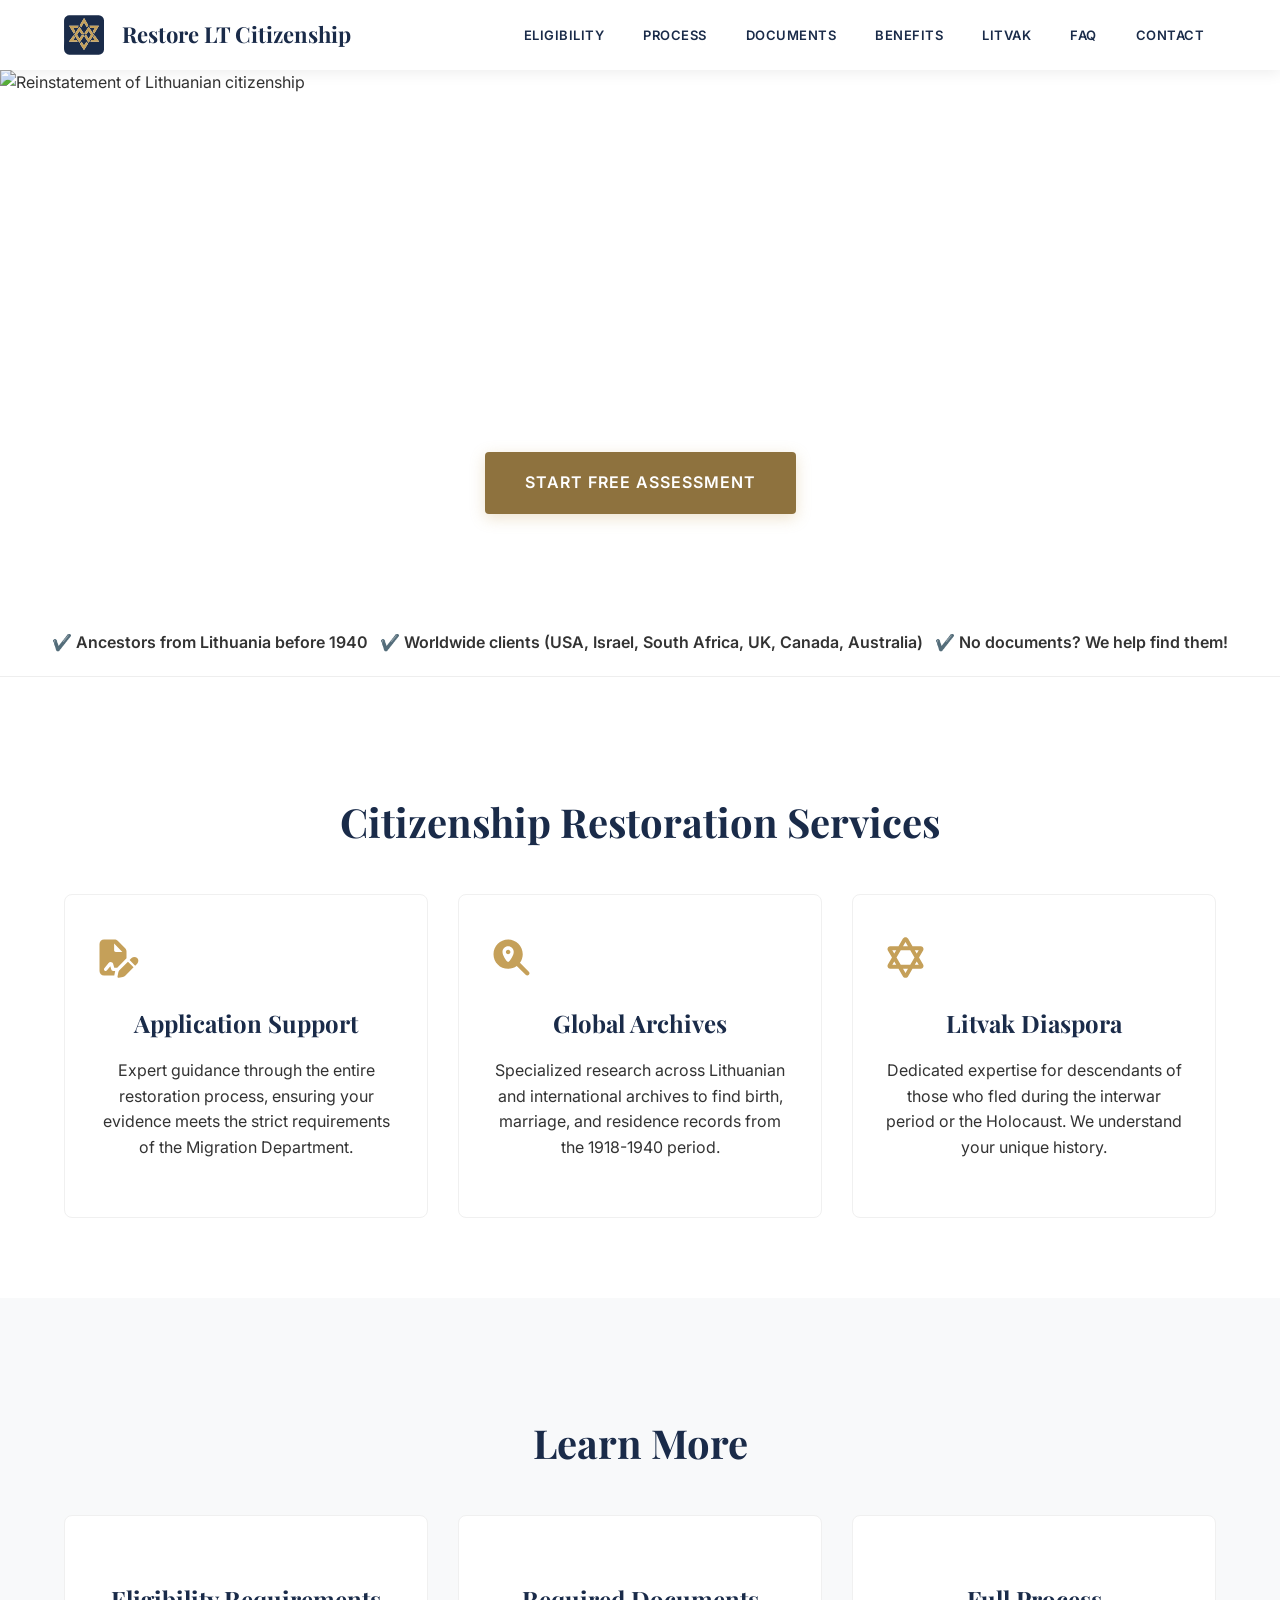
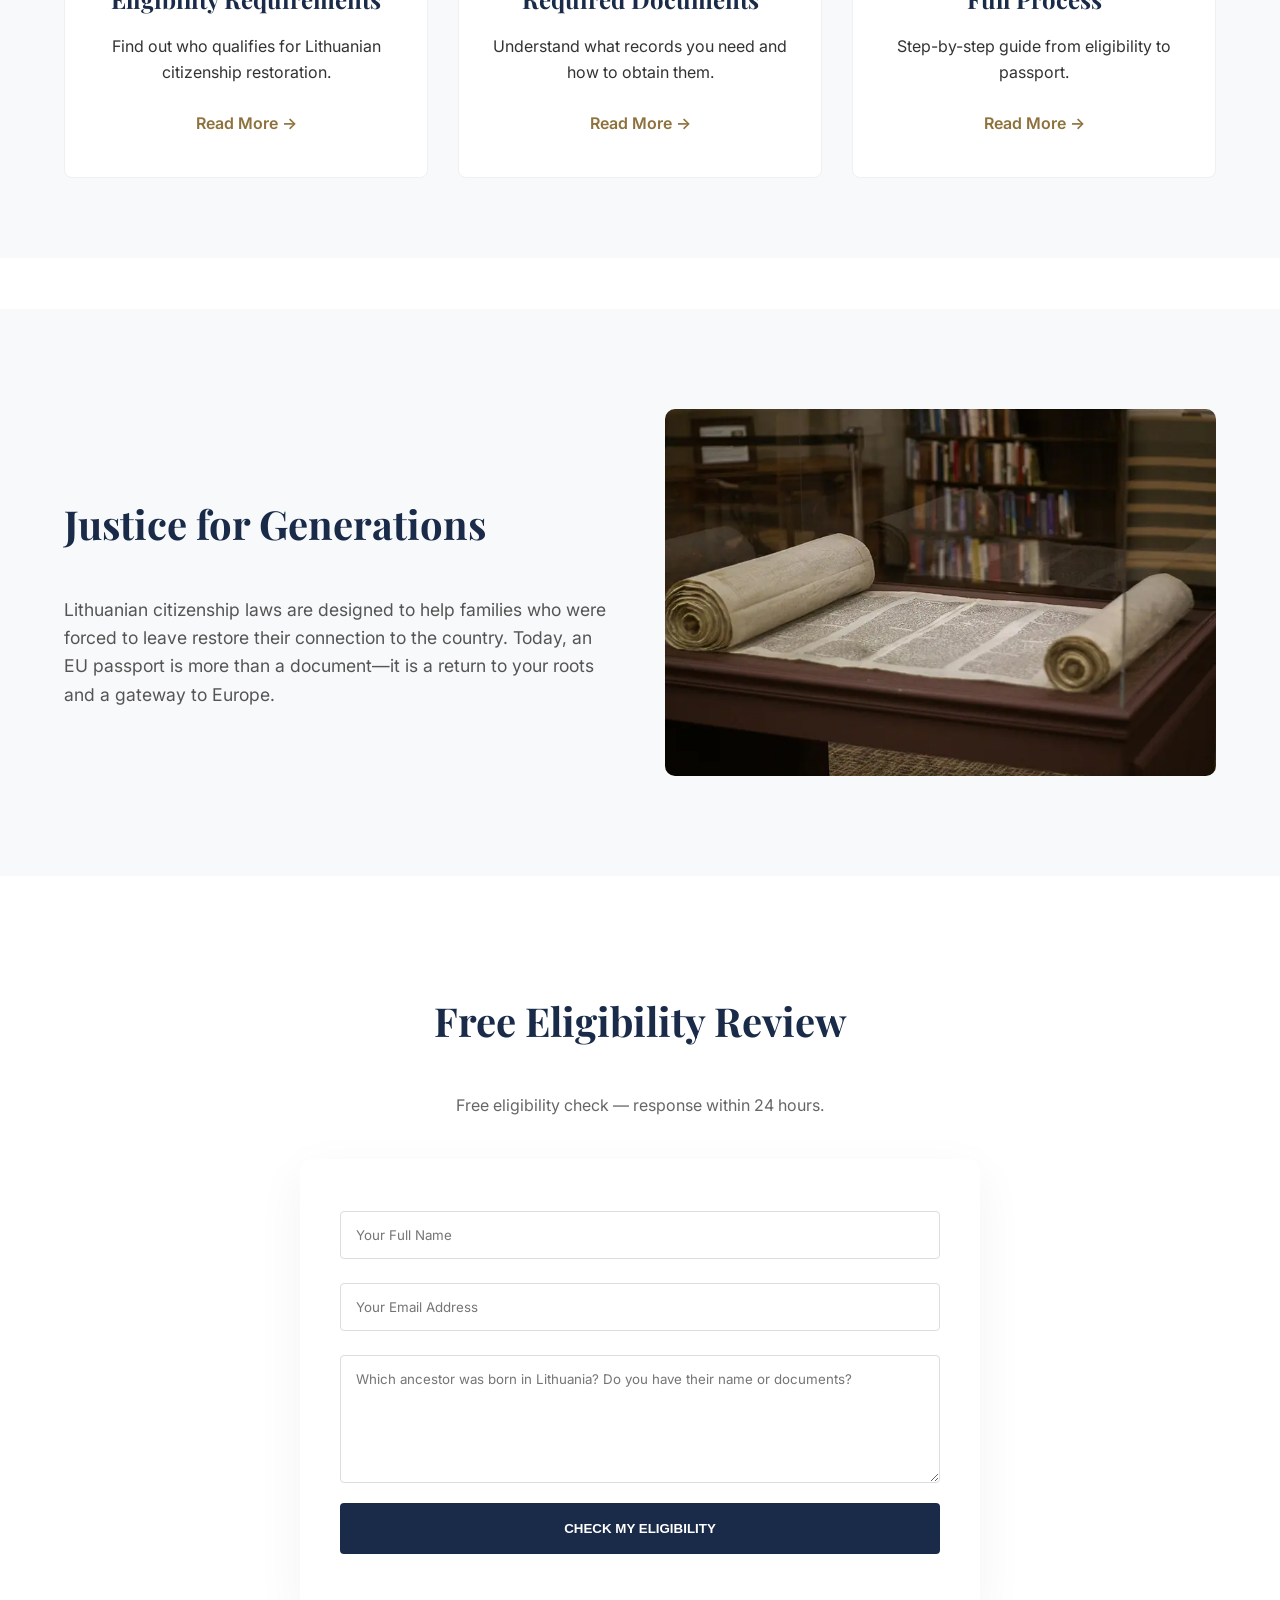
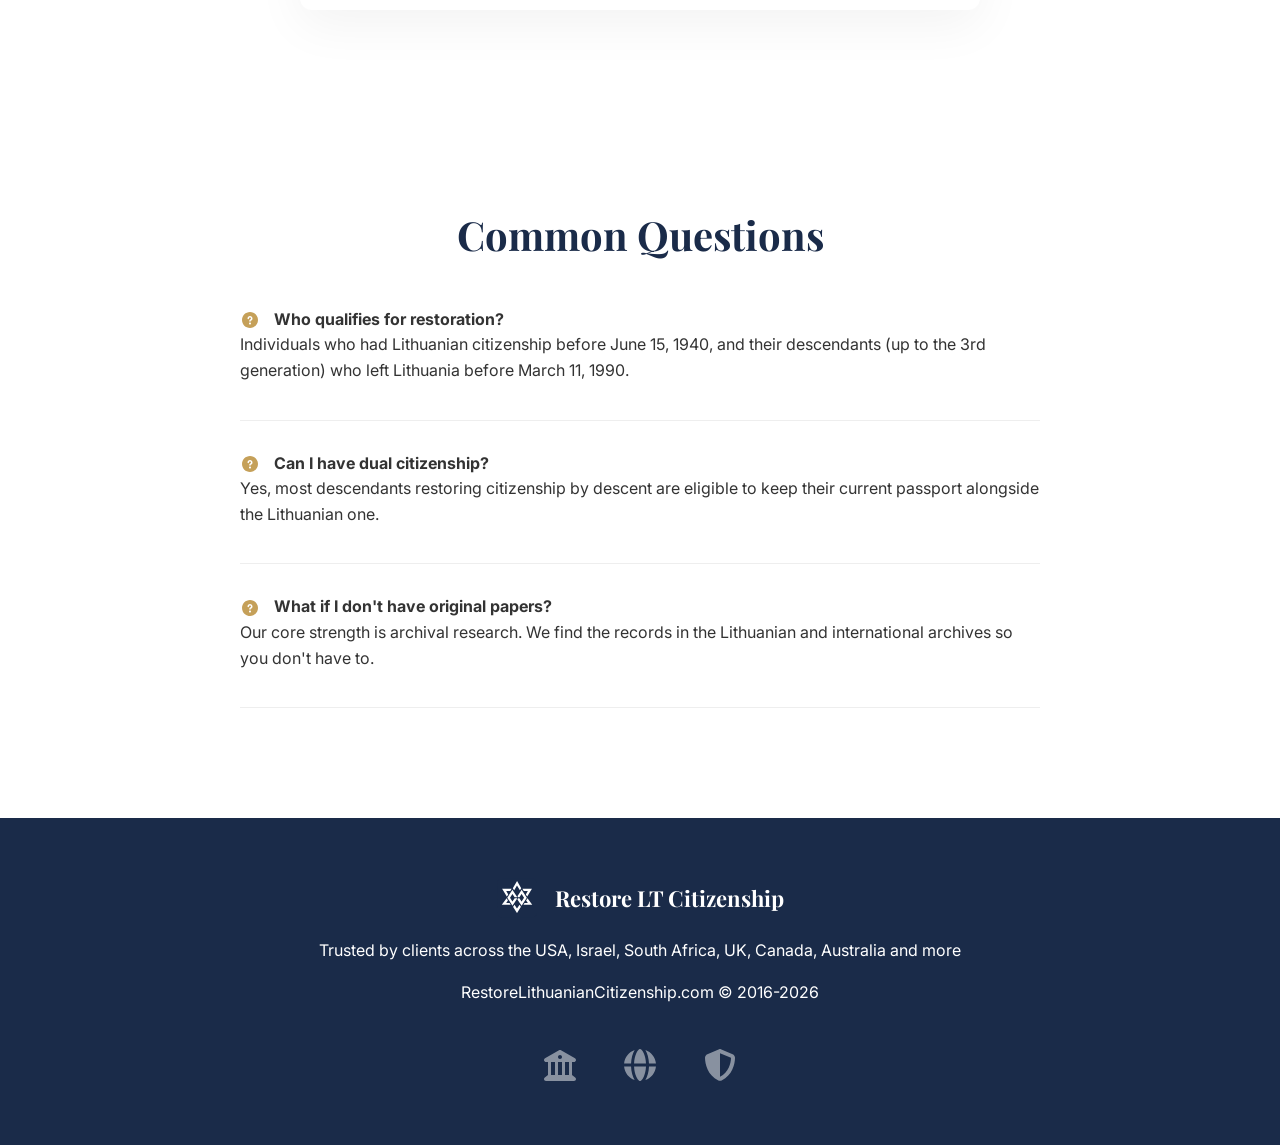
==== commit 791b9d79: "Update index.html" ====
--- a/index.html
+++ b/index.html
@@ -5,7 +5,7 @@
     <meta name="viewport" content="width=device-width, initial-scale=1.0">
     <title>Restore Lithuanian Citizenship by Descent | Litvak Support</title>
     <meta name="description" content="Official assistance for descendants of Lithuanian citizens and Litvaks. We help locate ancestral documents and guide you through the EU passport process.">
-    <link rel="preload" as="image" href="/images/citizenship-restoration-services.webp">
+    <link rel="preload" as="image" href="/images/reinstatement-Lithuanian-citizenship.webp">
 	<link rel="preconnect" href="https://cdnjs.cloudflare.com" crossorigin>
 	<link rel="preconnect" href="https://fonts.googleapis.com">
     <link rel="preconnect" href="https://fonts.gstatic.com" crossorigin>
@@ -392,7 +392,7 @@
 
 <main>
     <section class="hero">
-    <img src="/images/reinstatement-Lithuanian-citizenship.jpg" 
+    <img src="/images/reinstatement-Lithuanian-citizenship.webp" 
          alt="Reinstatement of Lithuanian citizenship" 
          class="hero-bg-img"
          fetchpriority="high"
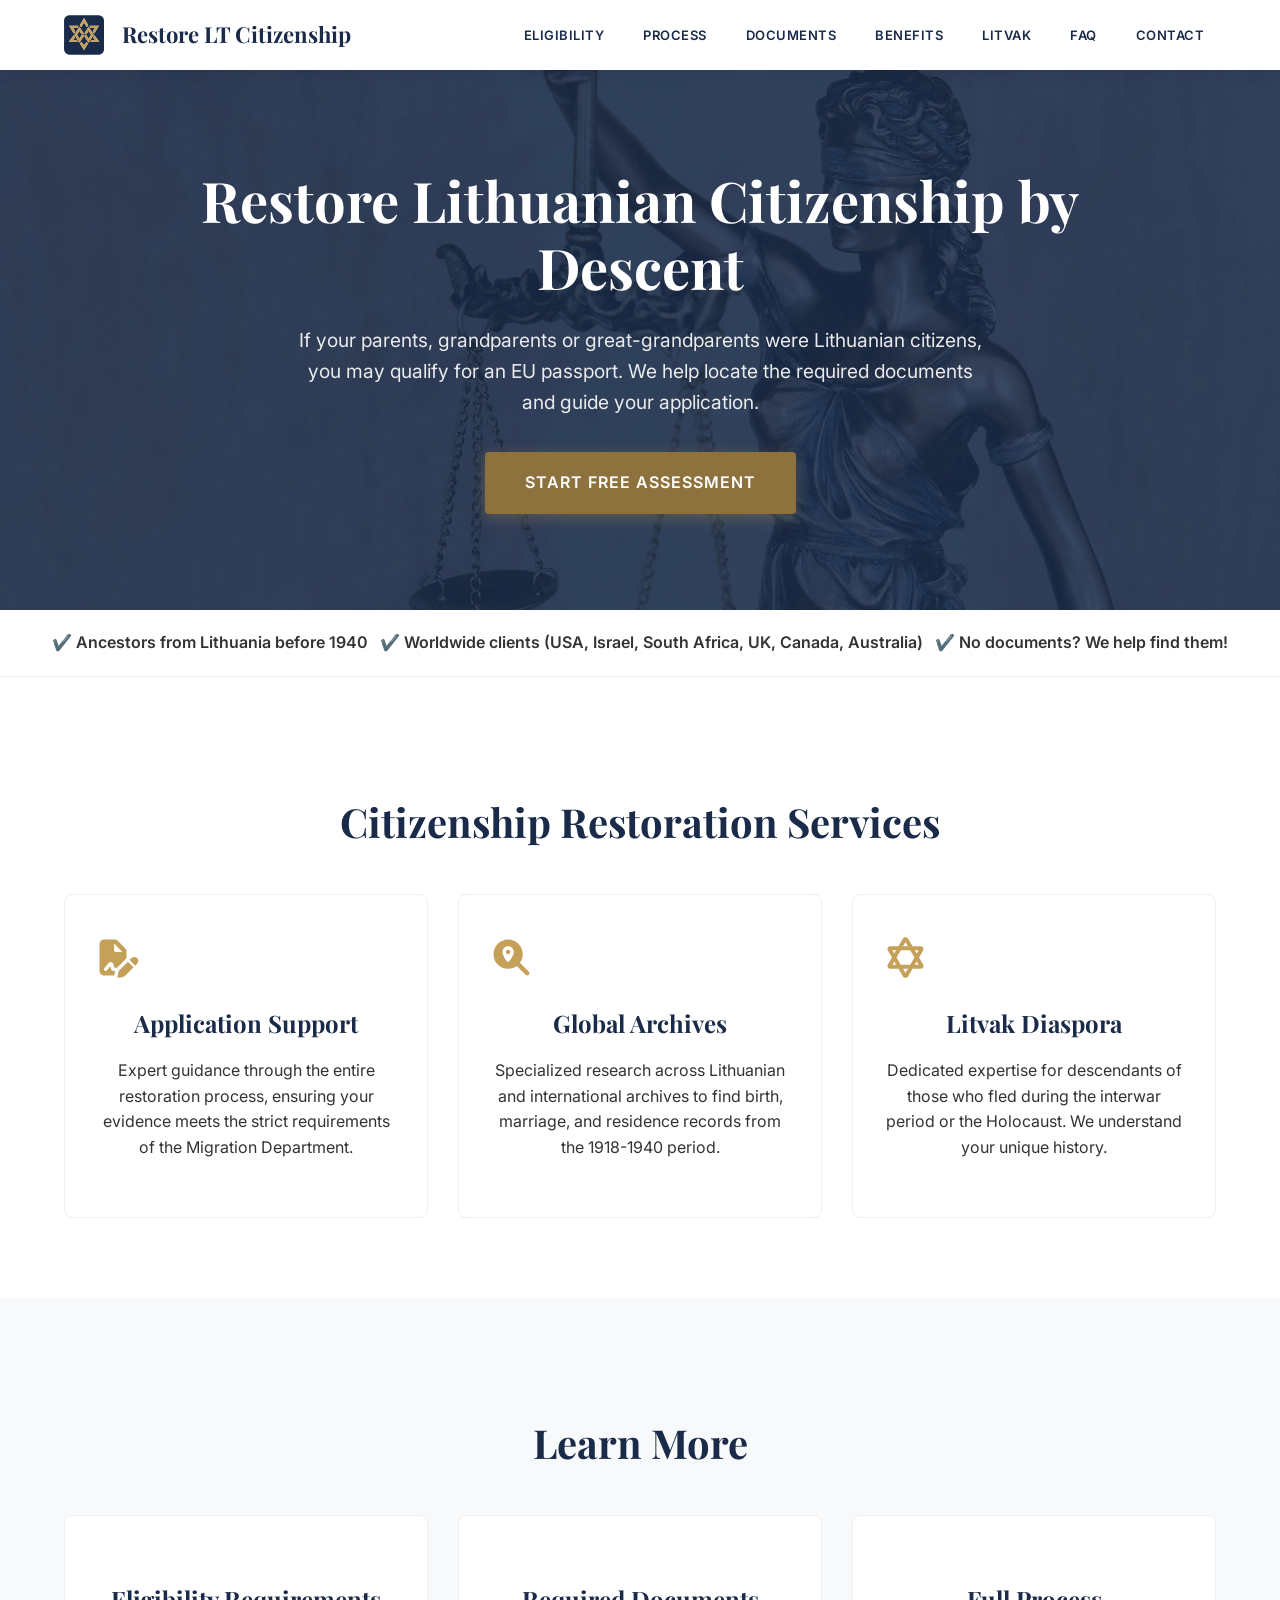
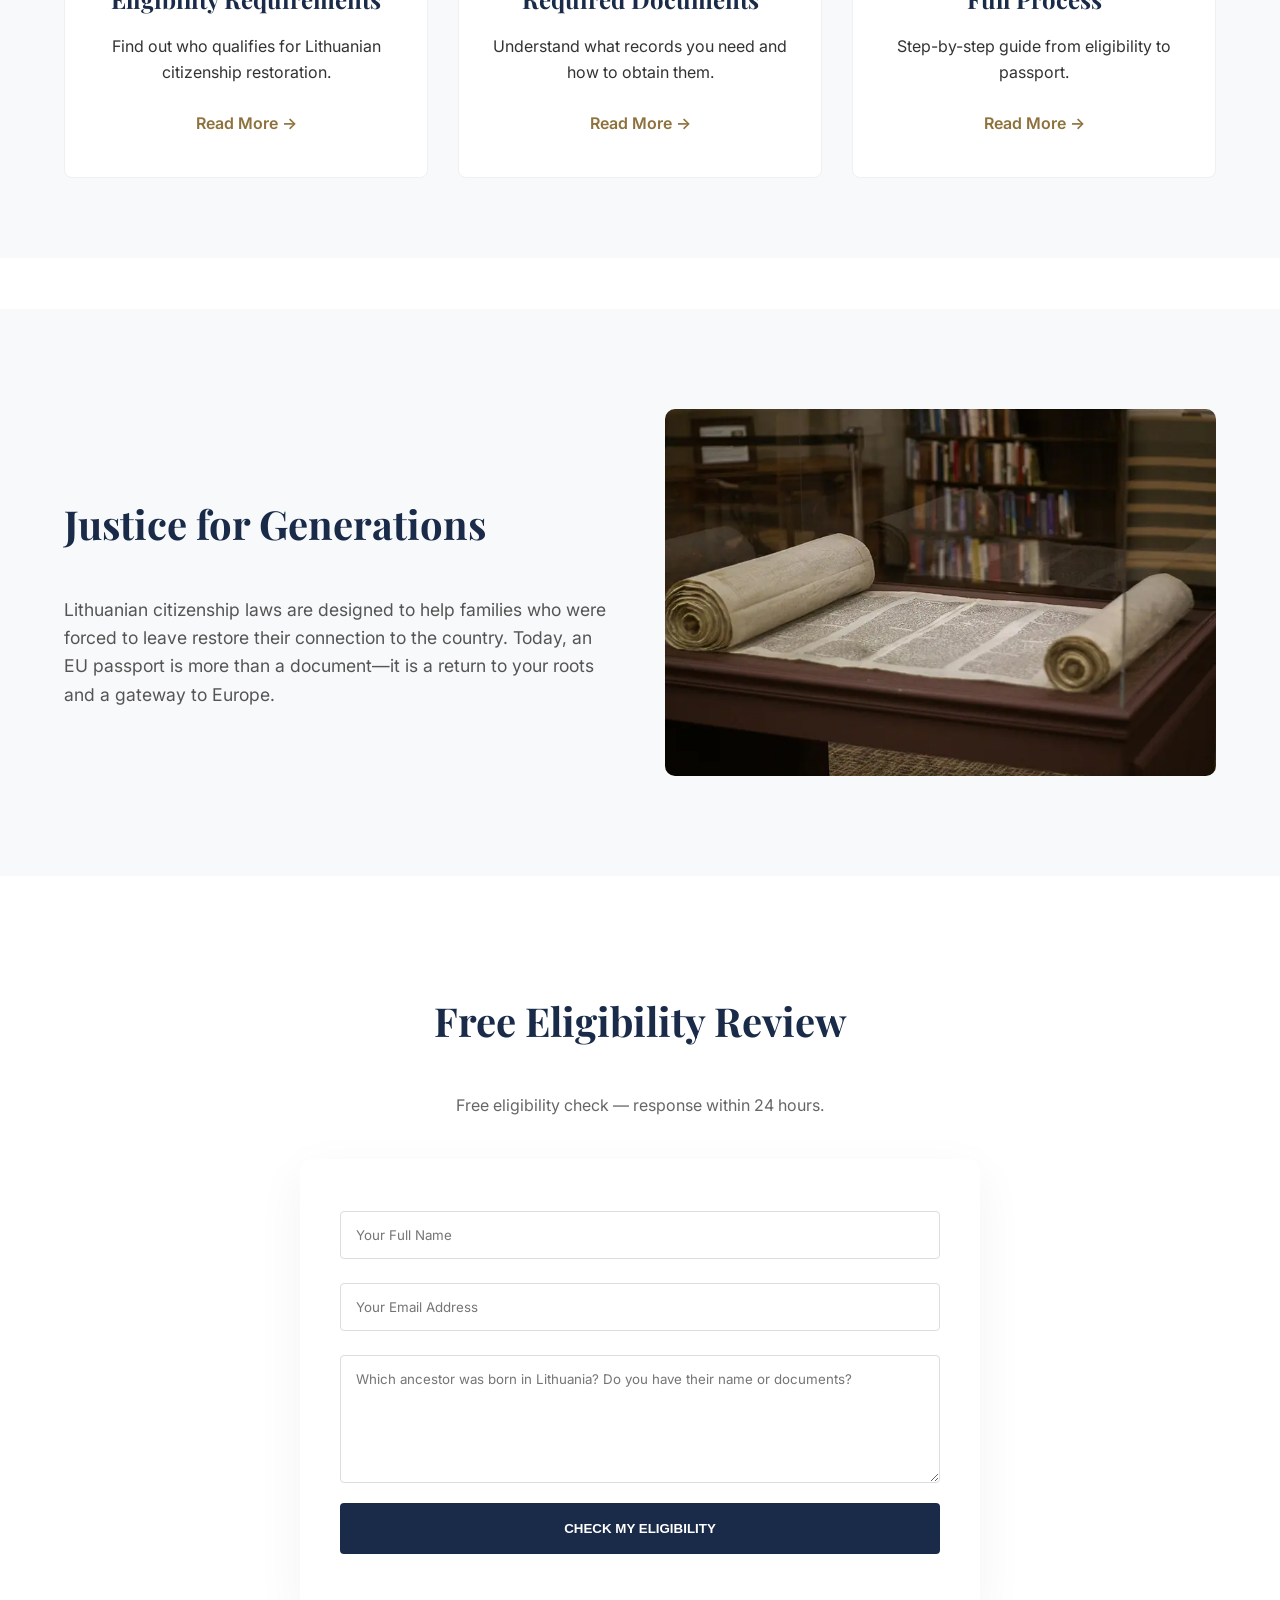
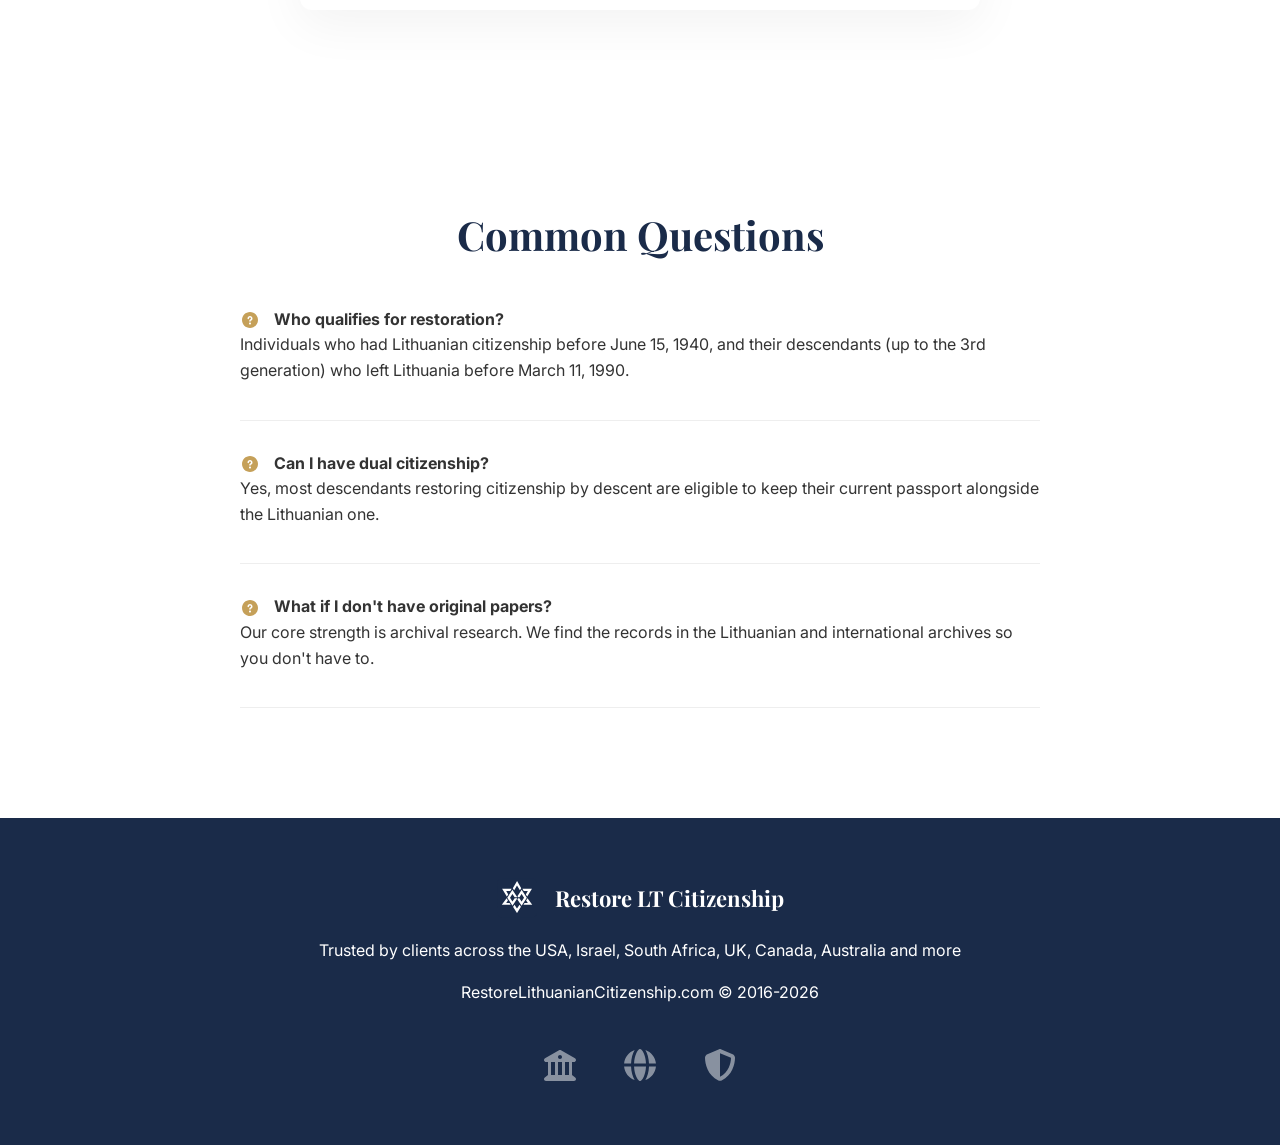
==== commit cd1ee8f7: "Update index.html" ====
--- a/index.html
+++ b/index.html
@@ -5,11 +5,16 @@
     <meta name="viewport" content="width=device-width, initial-scale=1.0">
     <title>Restore Lithuanian Citizenship by Descent | Litvak Support</title>
     <meta name="description" content="Official assistance for descendants of Lithuanian citizens and Litvaks. We help locate ancestral documents and guide you through the EU passport process.">
-    <link rel="preload" as="image" href="/images/reinstatement-Lithuanian-citizenship.webp">
-	<link rel="preconnect" href="https://cdnjs.cloudflare.com" crossorigin>
-	<link rel="preconnect" href="https://fonts.googleapis.com">
     <link rel="preconnect" href="https://fonts.gstatic.com" crossorigin>
-    <link href="https://fonts.googleapis.com/css2?family=Playfair+Display:wght@700&family=Inter:wght@400;600&display=swap" rel="stylesheet">
+
+	<link rel="preload" as="image" href="/images/reinstatement-Lithuanian-citizenship.webp" fetchpriority="high">
+
+	<link rel="preload" as="style" href="https://fonts.googleapis.com/css2?family=Playfair+Display:wght@700&family=Inter:wght@400;600&display=swap">
+	<link rel="stylesheet" href="https://fonts.googleapis.com/css2?family=Playfair+Display:wght@700&family=Inter:wght@400;600&display=swap" media="print" onload="this.media='all'">
+
+	<noscript>
+    	<link rel="stylesheet" href="https://fonts.googleapis.com/css2?family=Playfair+Display:wght@700&family=Inter:wght@400;600&display=swap">
+	</noscript>
     <link rel="icon" type="image/svg+xml" href="logo.svg">
 	<style>
 		:root {
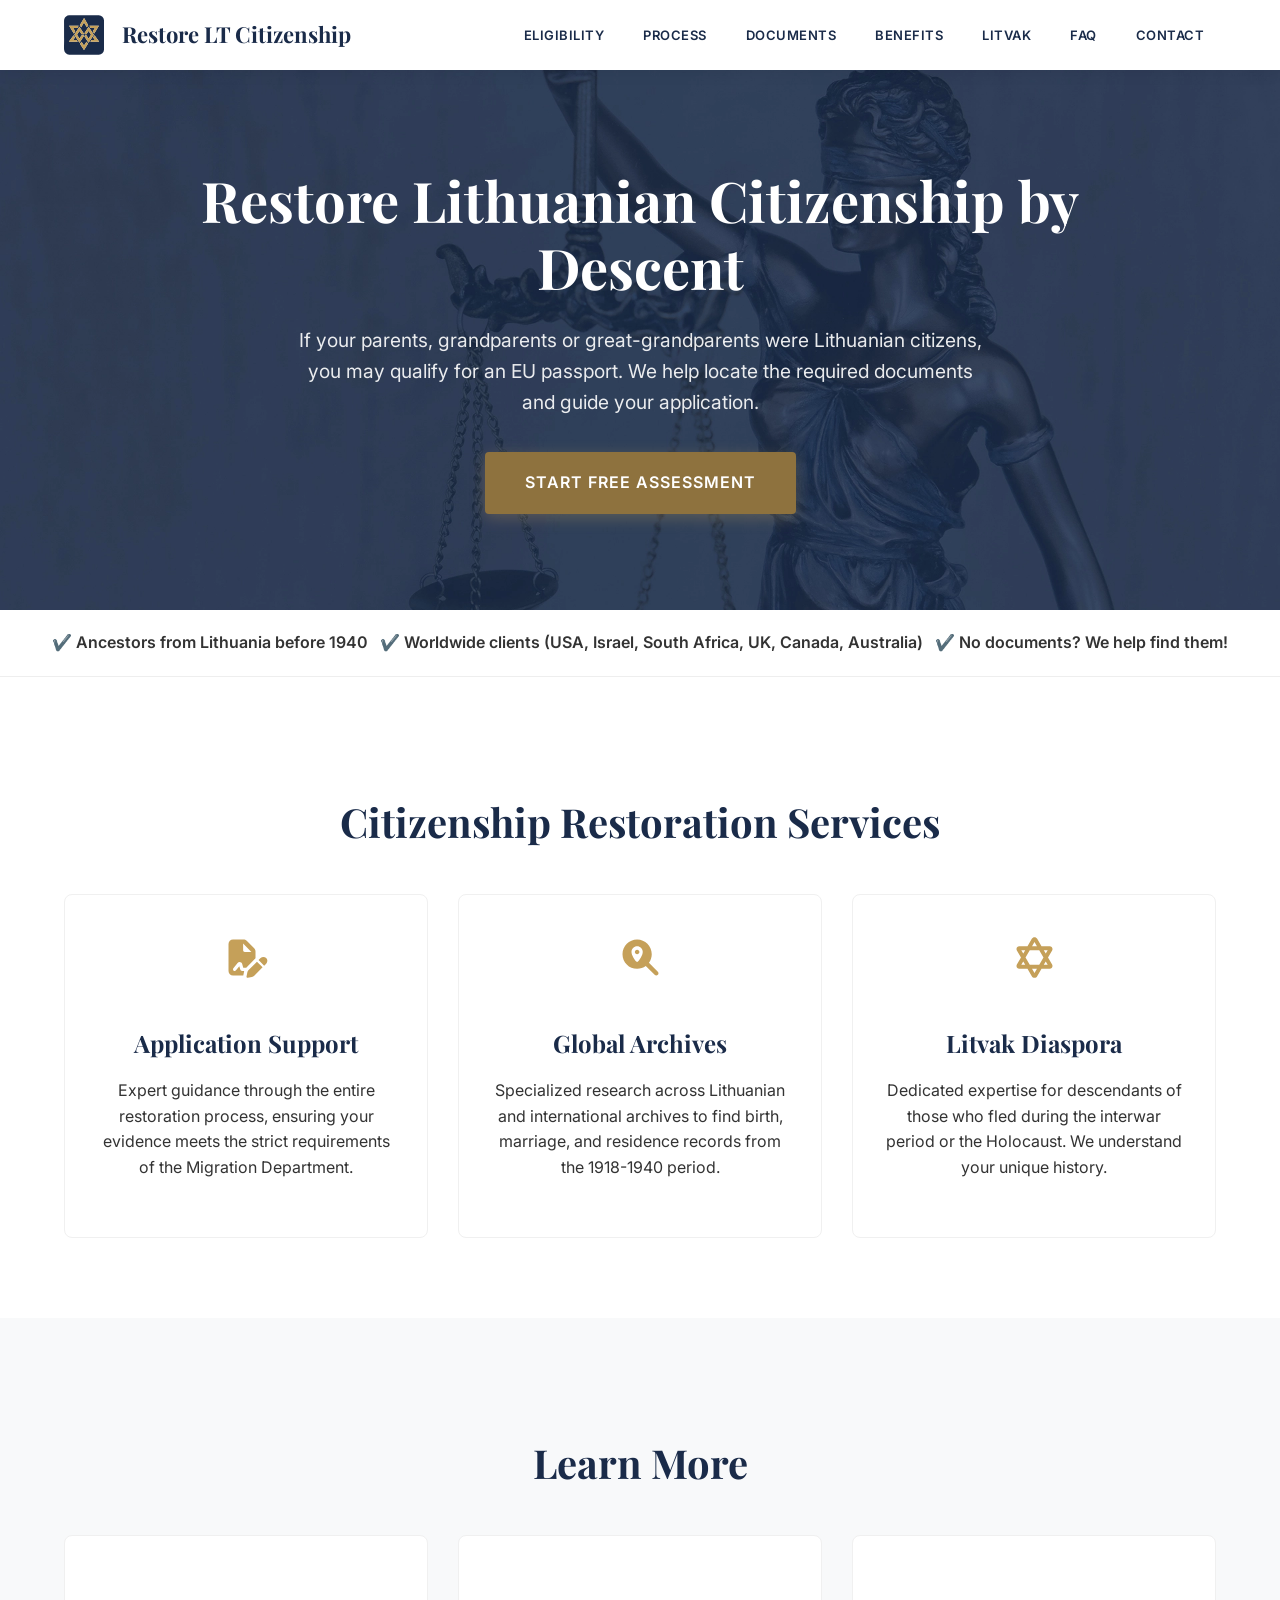
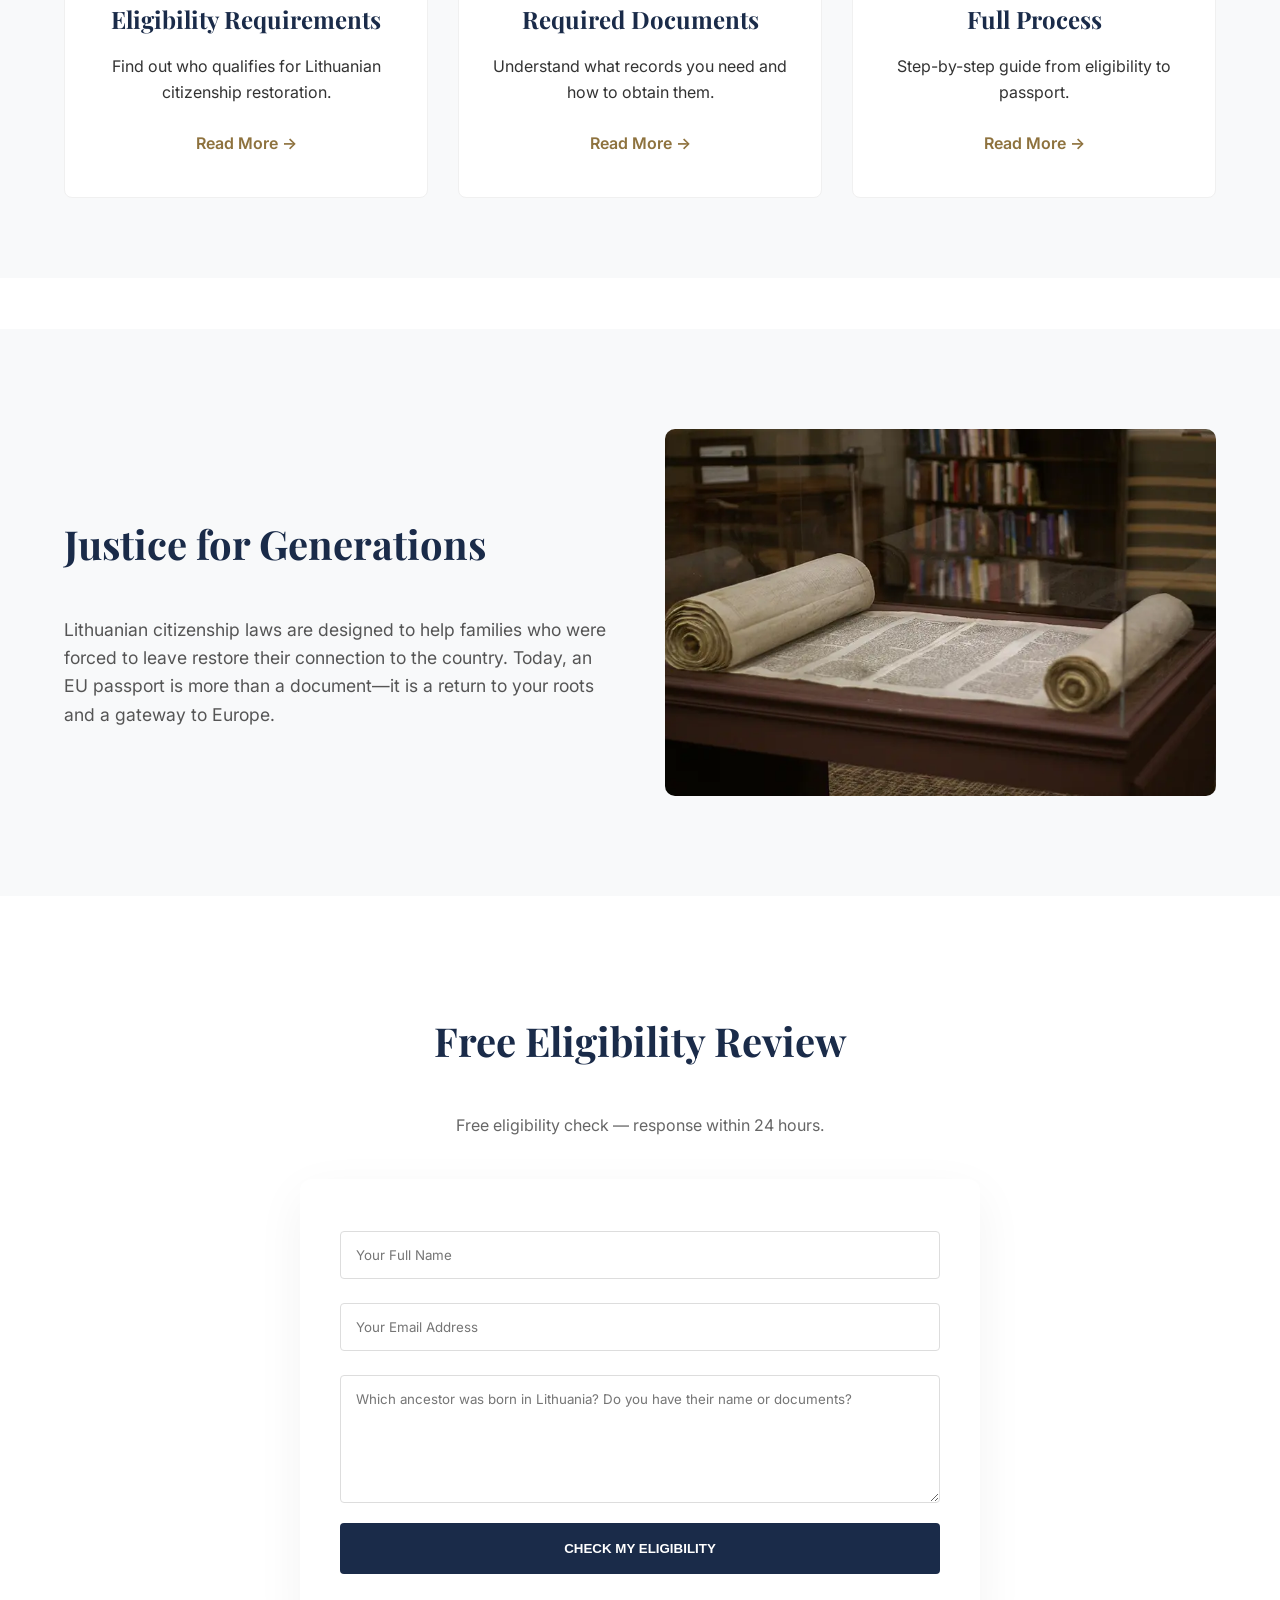
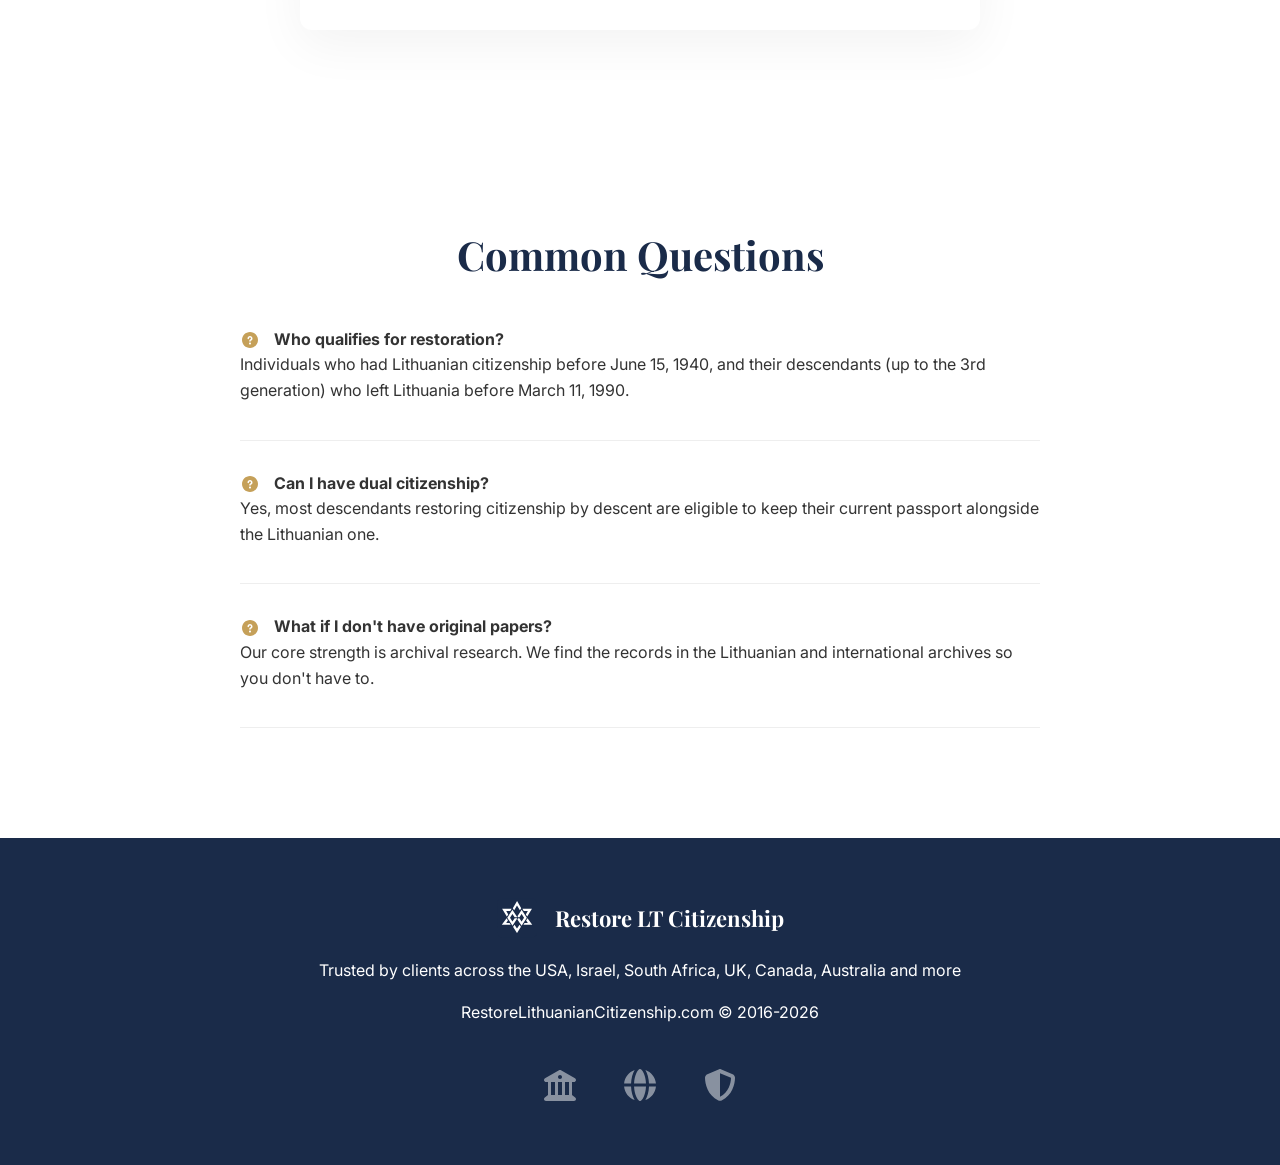
==== commit 58320266: "Update index.html" ====
--- a/index.html
+++ b/index.html
@@ -65,7 +65,7 @@
             vertical-align: middle;
             transition: transform 0.3s ease;
         }
-        .card .icon-svg { width: 45px; height: 45px; margin-bottom: 20px; }
+        .card .icon-svg { width: 45px; height: 45px; margin: 0 auto 20px auto; }
         .faq-item .icon-svg { width: 20px; height: 20px; margin-right: 10px; }
         .trust-icons .icon-svg { width: 40px; height: 40px; opacity: 0.8; fill: #fff; }
 nav {
@@ -188,12 +188,12 @@
     box-shadow: 0 10px 30px rgba(0,0,0,0.05);
 }
 
-.card .icon-svg {
+/*.card .icon-svg {
     font-size: 40px;
     color: var(--icon-gold);
     margin-bottom: 20px;
     display: block;
-}
+}*/
 
 .card h3 {
     color: var(--primary);
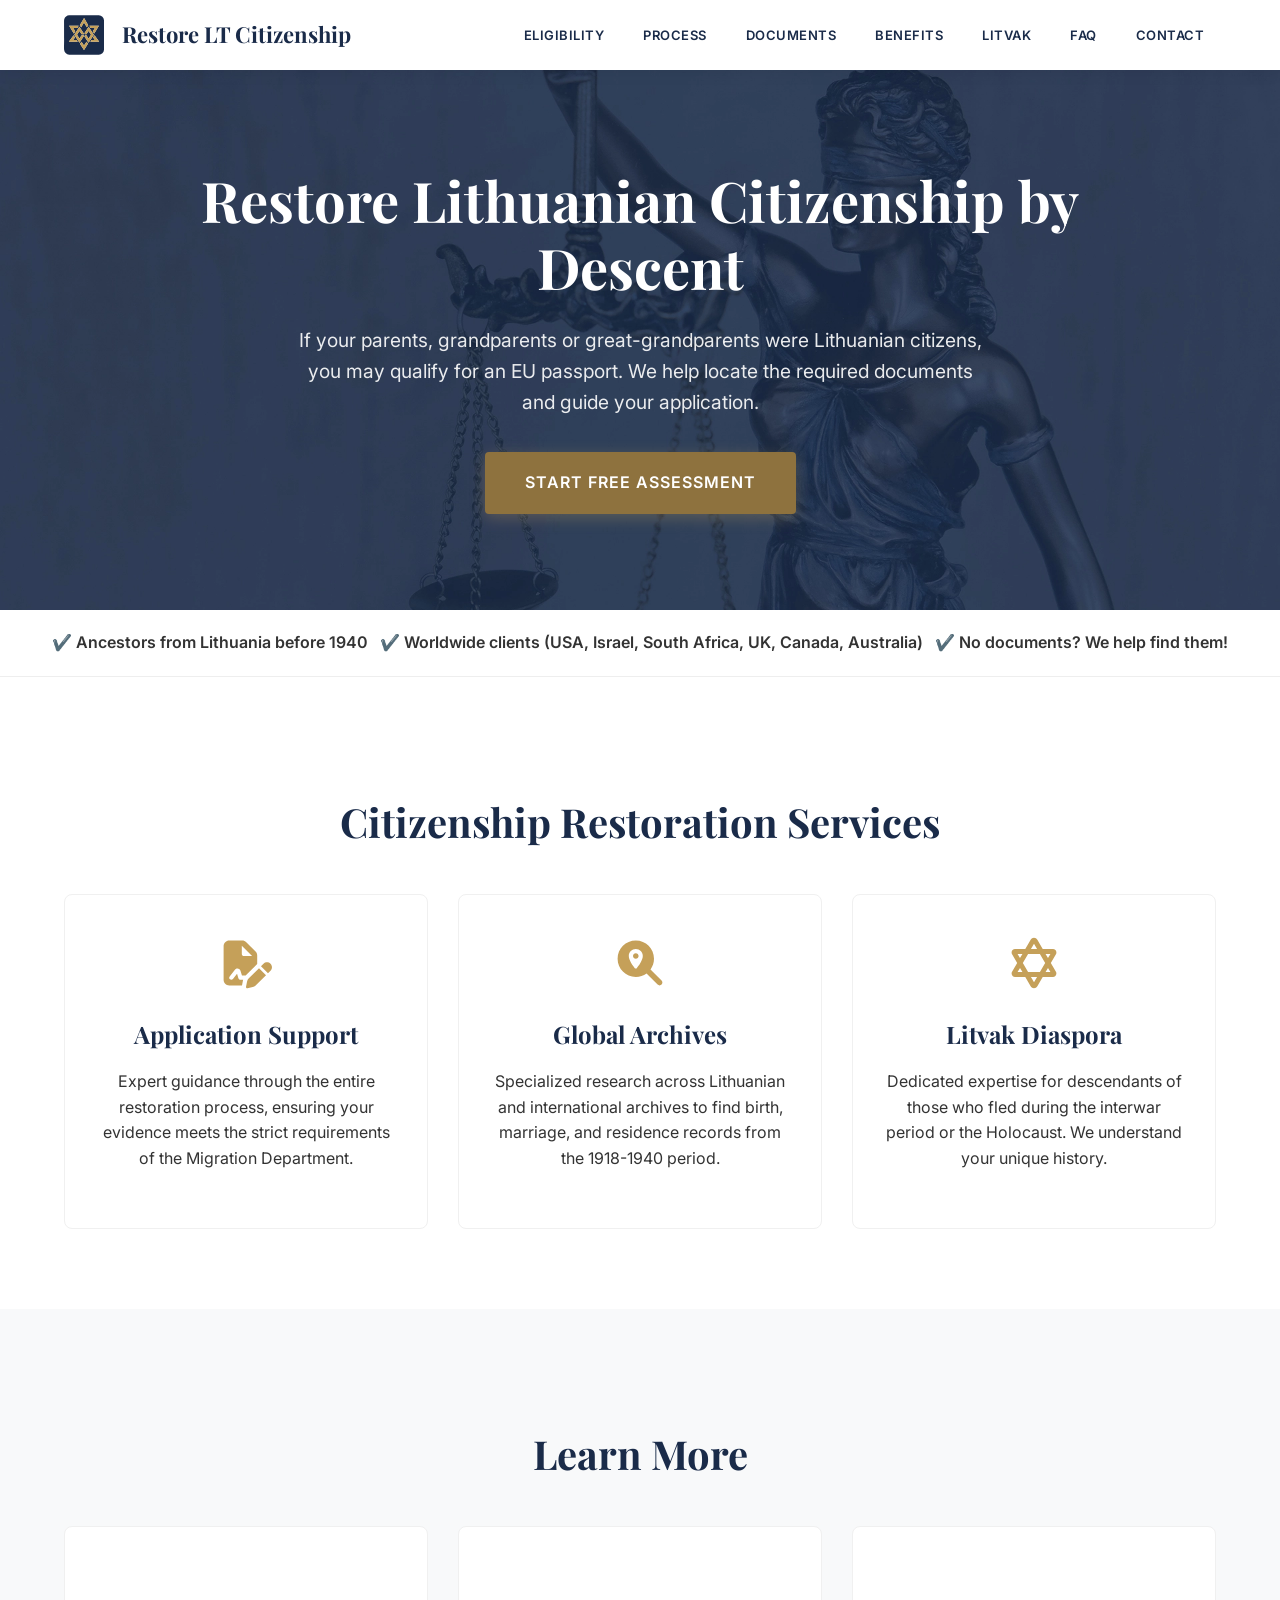
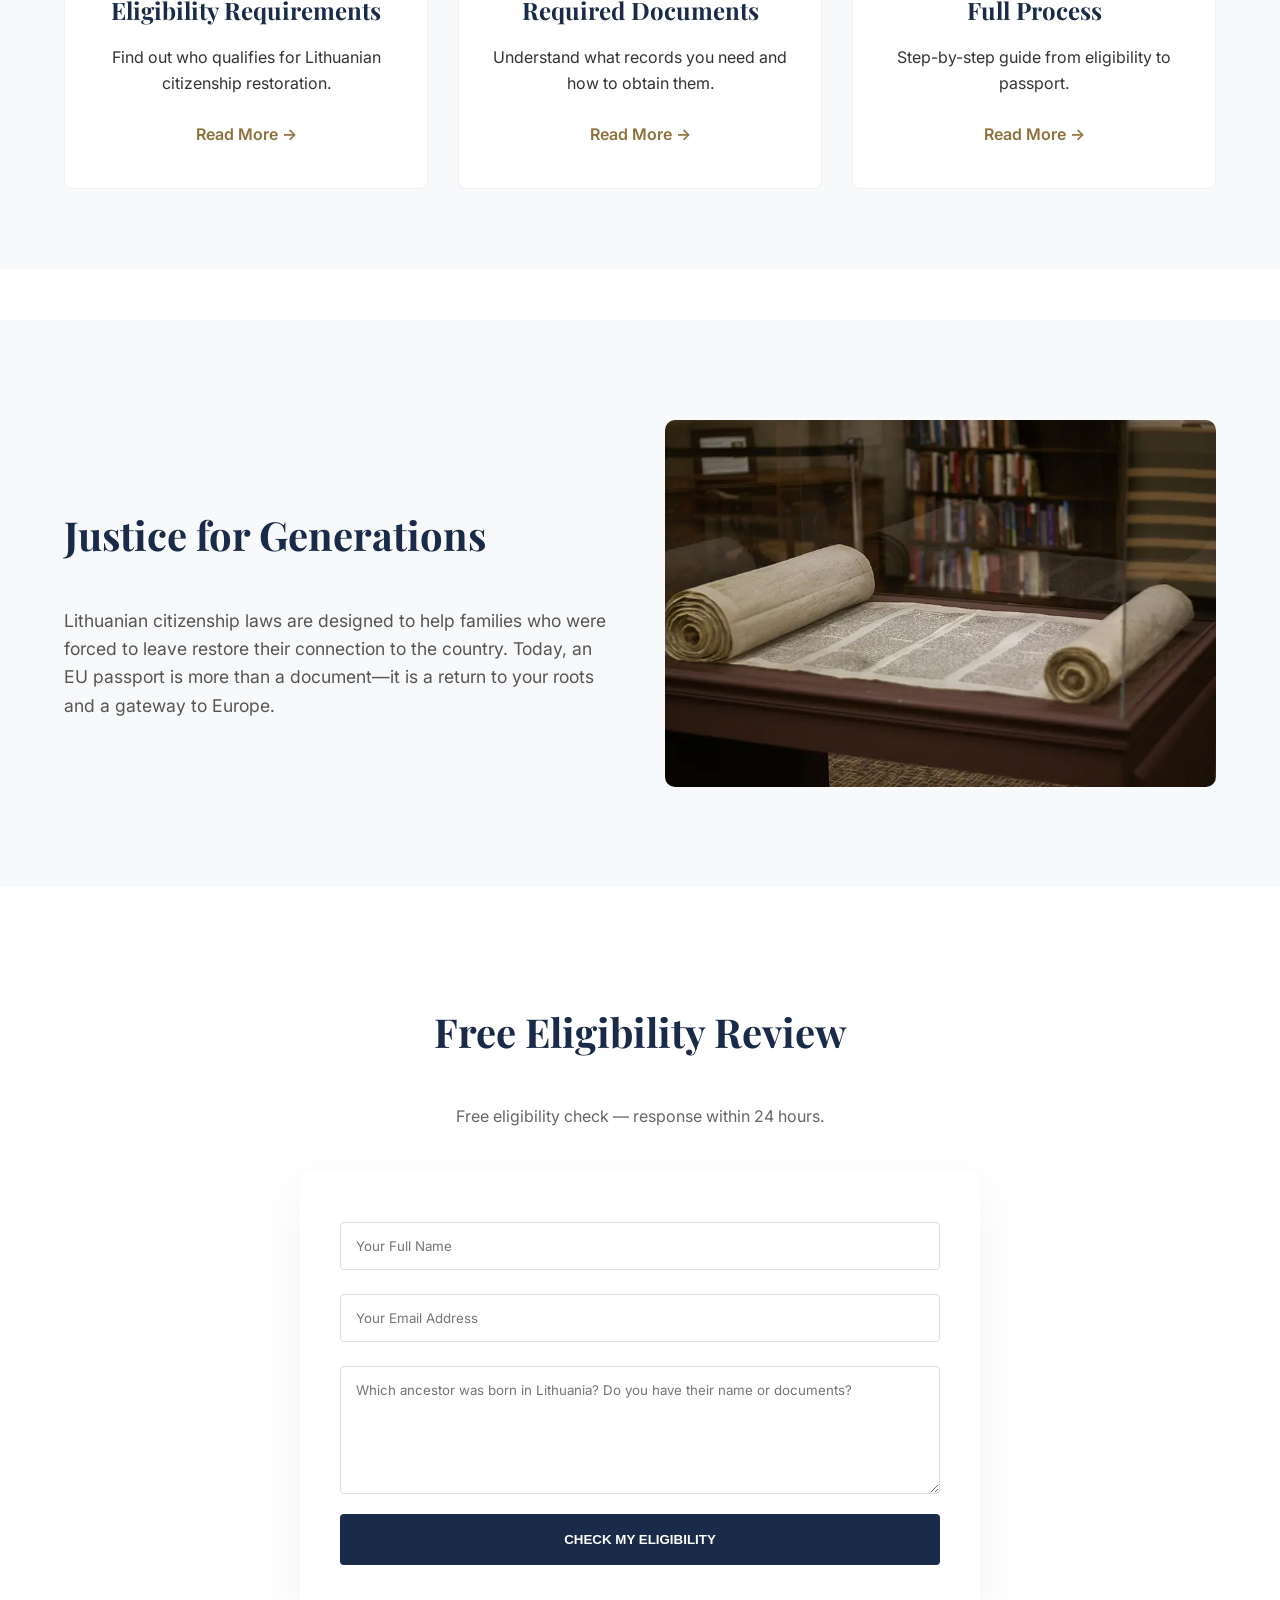
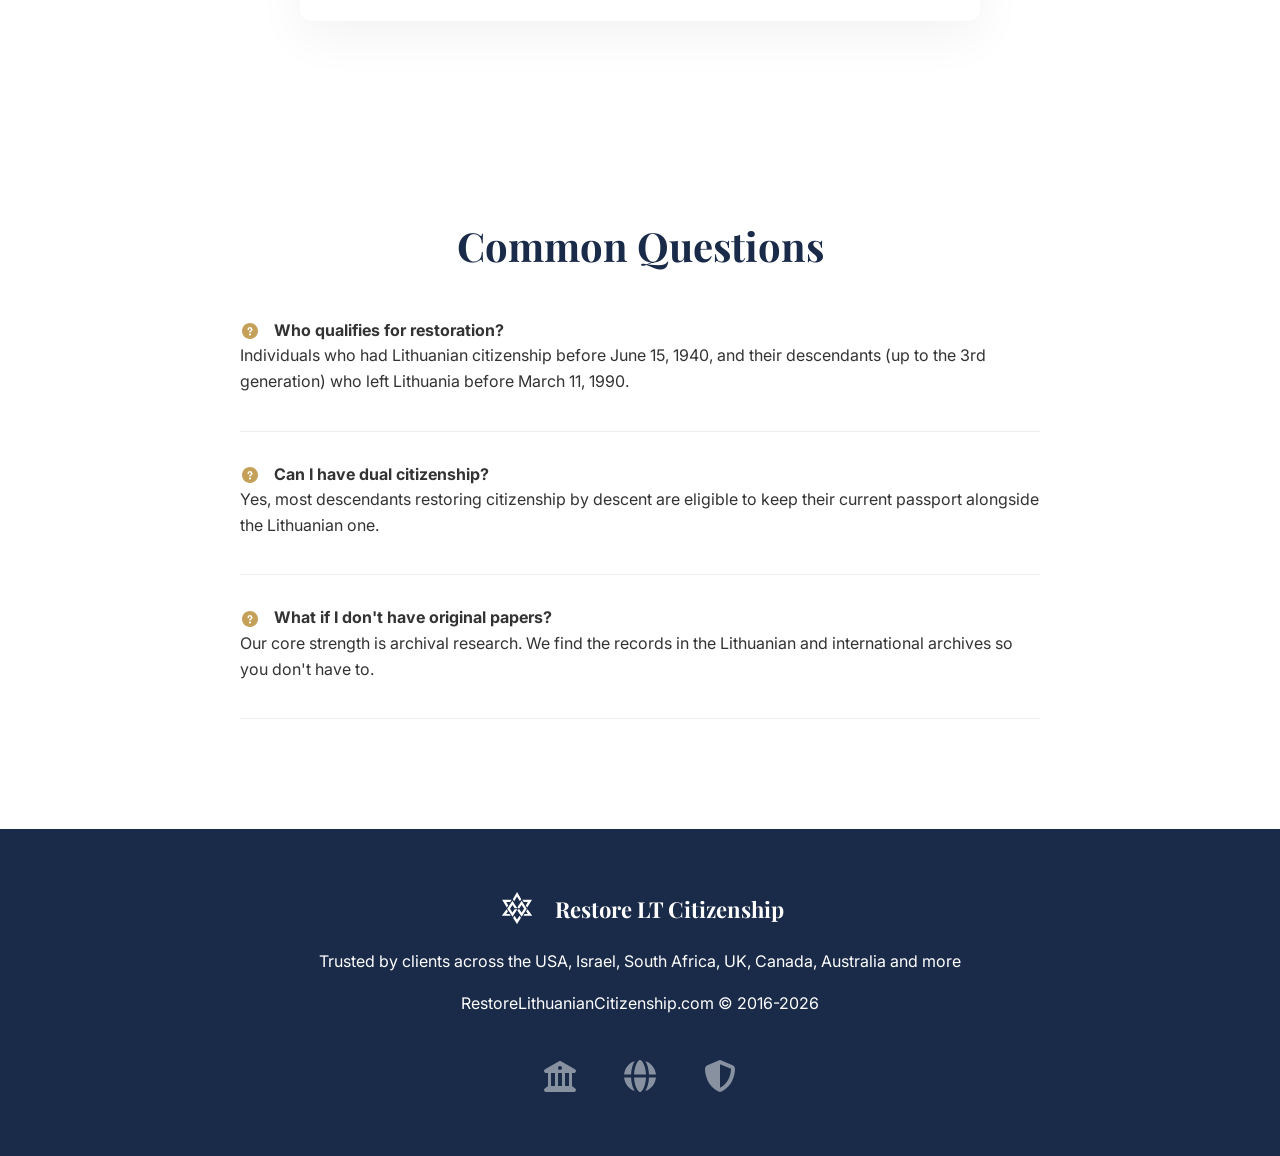
==== commit 2cb1fa91: "Update index.html" ====
--- a/index.html
+++ b/index.html
@@ -65,7 +65,7 @@
             vertical-align: middle;
             transition: transform 0.3s ease;
         }
-        .card .icon-svg { width: 45px; height: 45px; margin: 0 auto 20px auto; }
+        .card .icon-svg { width: 56px; height: 56px; }
         .faq-item .icon-svg { width: 20px; height: 20px; margin-right: 10px; }
         .trust-icons .icon-svg { width: 40px; height: 40px; opacity: 0.8; fill: #fff; }
 nav {
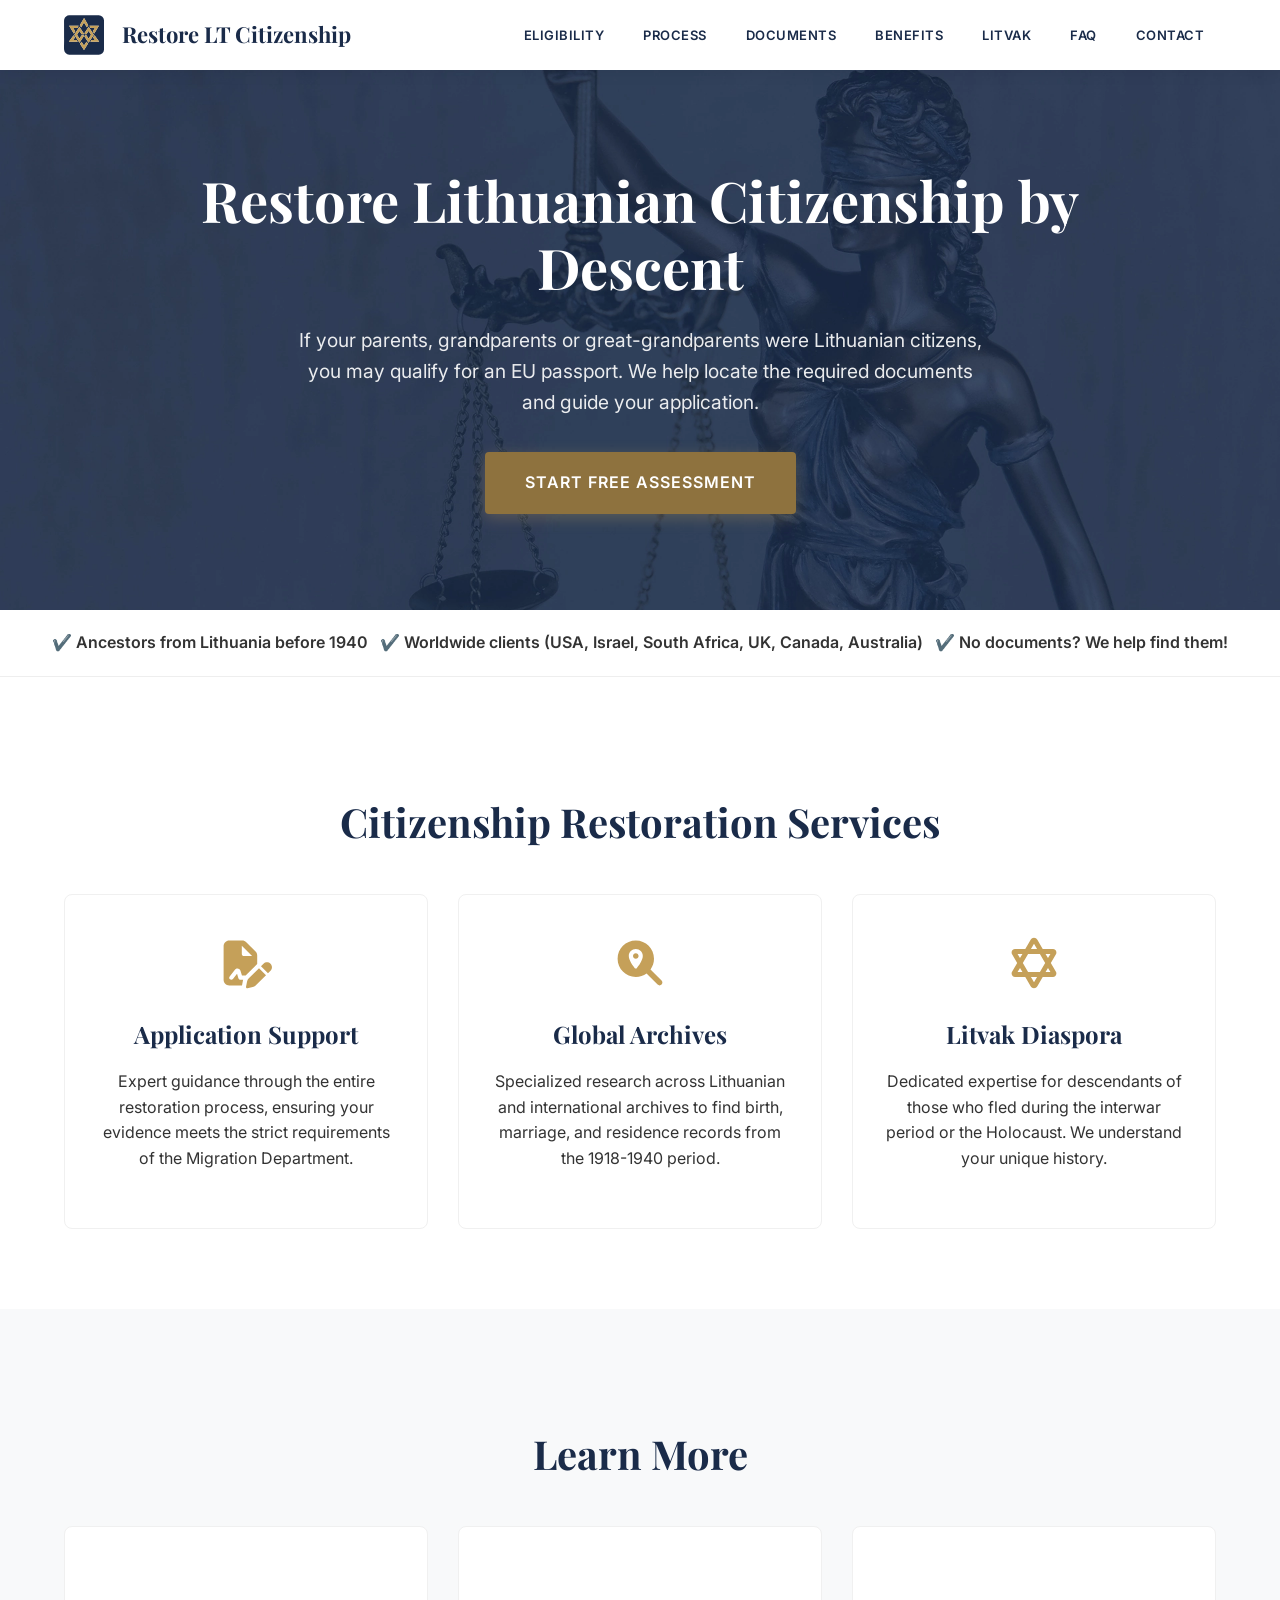
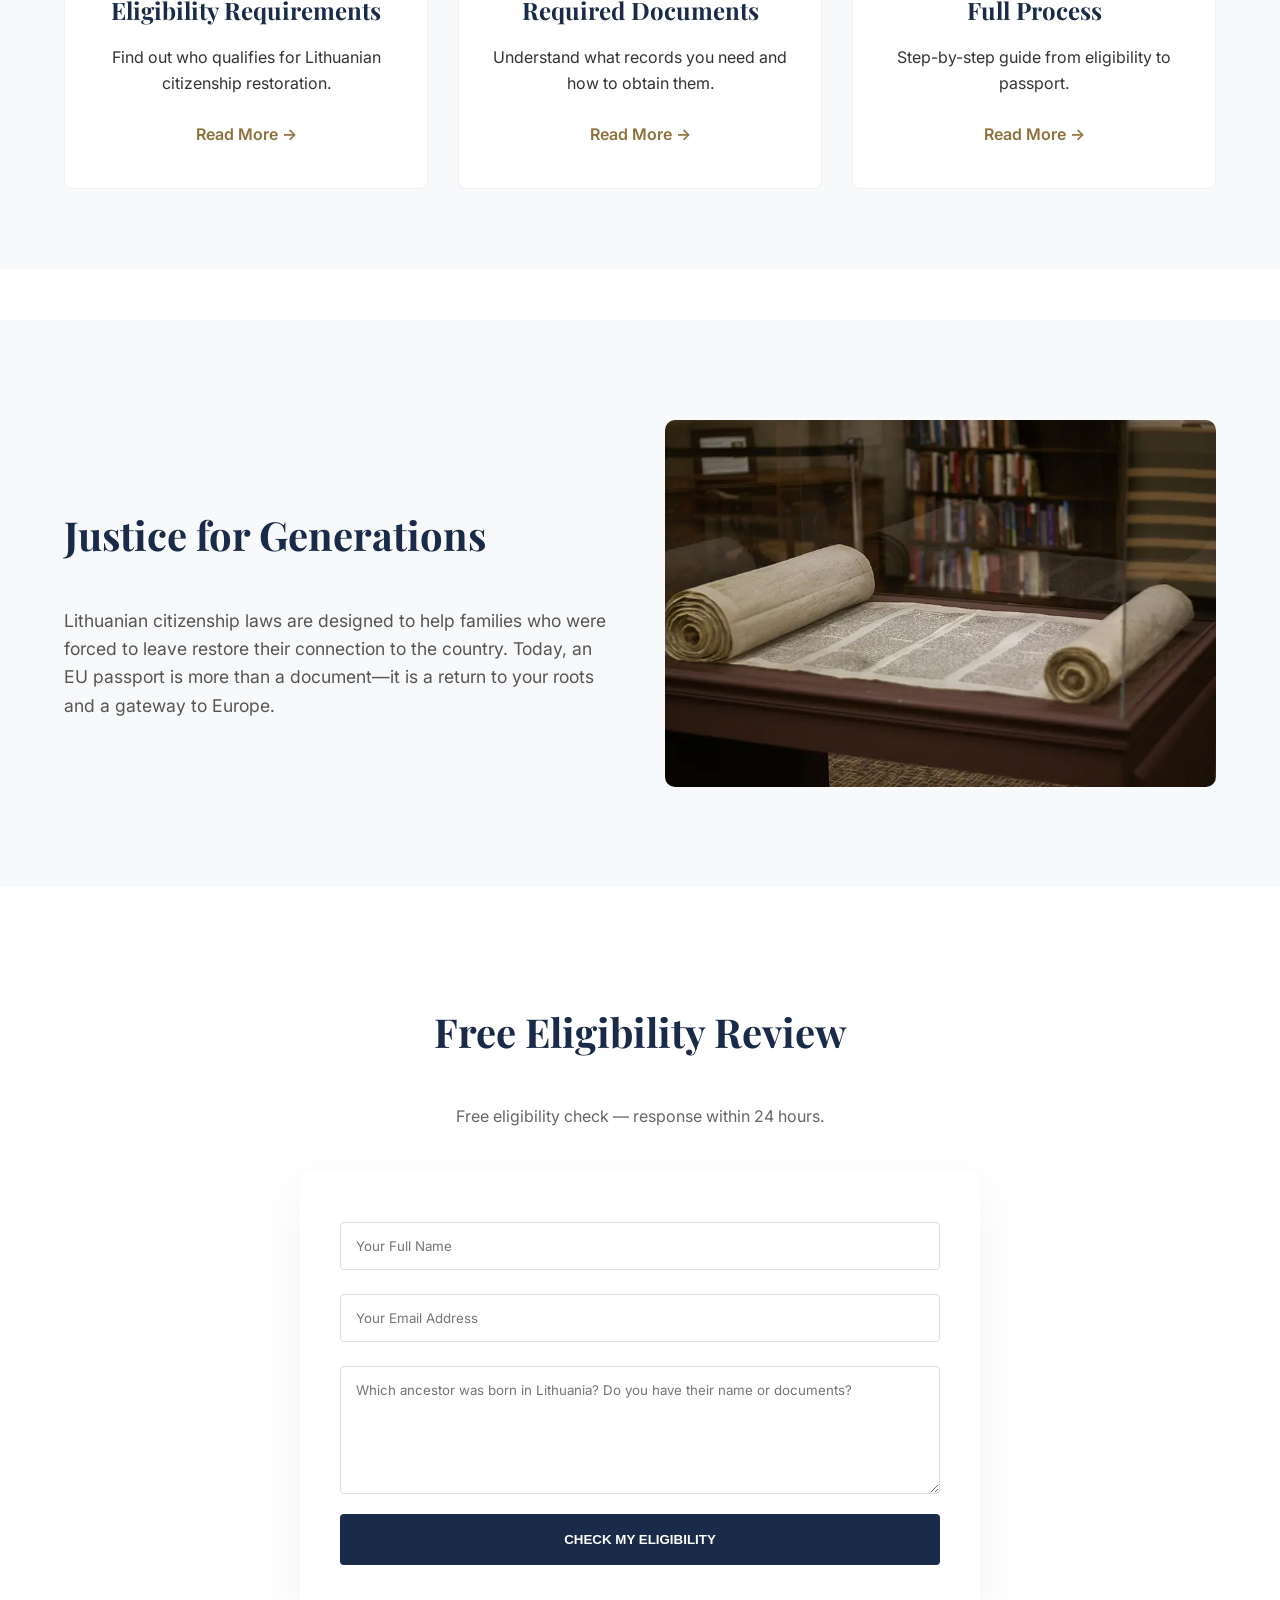
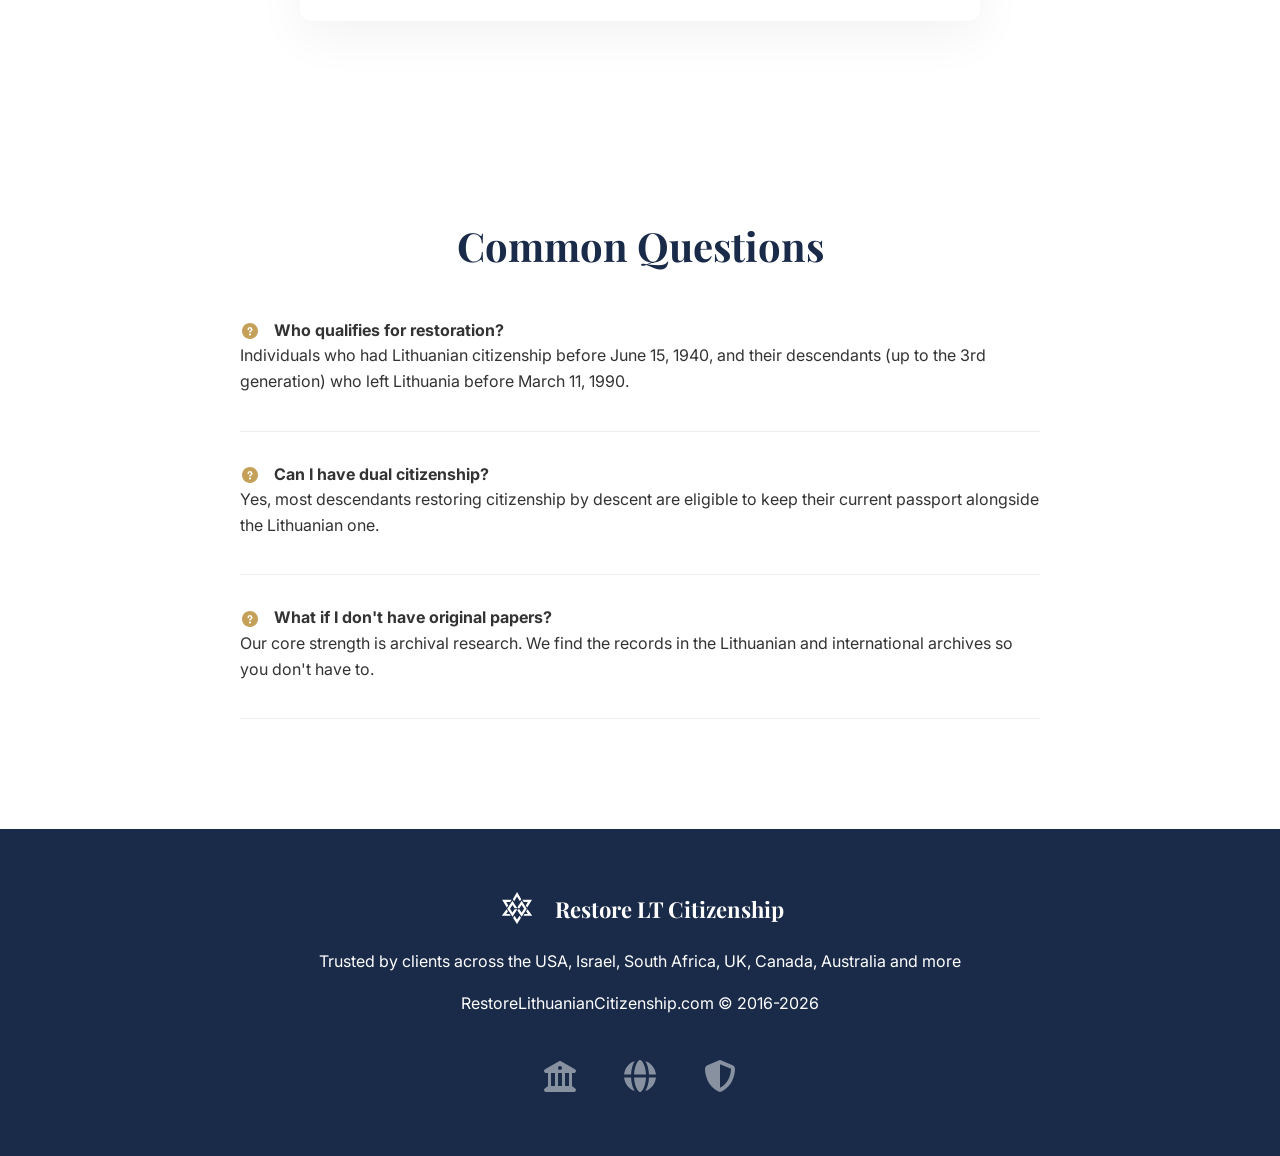
==== commit afbeaa43: "Update index.html" ====
--- a/index.html
+++ b/index.html
@@ -5,16 +5,16 @@
     <meta name="viewport" content="width=device-width, initial-scale=1.0">
     <title>Restore Lithuanian Citizenship by Descent | Litvak Support</title>
     <meta name="description" content="Official assistance for descendants of Lithuanian citizens and Litvaks. We help locate ancestral documents and guide you through the EU passport process.">
-    <link rel="preconnect" href="https://fonts.gstatic.com" crossorigin>
-
+    
 	<link rel="preload" as="image" href="/images/reinstatement-Lithuanian-citizenship.webp" fetchpriority="high">
-
-	<link rel="preload" as="style" href="https://fonts.googleapis.com/css2?family=Playfair+Display:wght@700&family=Inter:wght@400;600&display=swap">
+	<link rel="preload" href="/cf-fonts/v/playfair-display/5.0.18/latin/wght/normal.woff2" as="font" type="font/woff2" crossorigin>
+	<link rel="preload" href="/cf-fonts/v/inter/5.0.16/latin/wght/normal.woff2" as="font" type="font/woff2" crossorigin>
 	<link rel="stylesheet" href="https://fonts.googleapis.com/css2?family=Playfair+Display:wght@700&family=Inter:wght@400;600&display=swap" media="print" onload="this.media='all'">
 
 	<noscript>
     	<link rel="stylesheet" href="https://fonts.googleapis.com/css2?family=Playfair+Display:wght@700&family=Inter:wght@400;600&display=swap">
 	</noscript>
+
     <link rel="icon" type="image/svg+xml" href="logo.svg">
 	<style>
 		:root {
